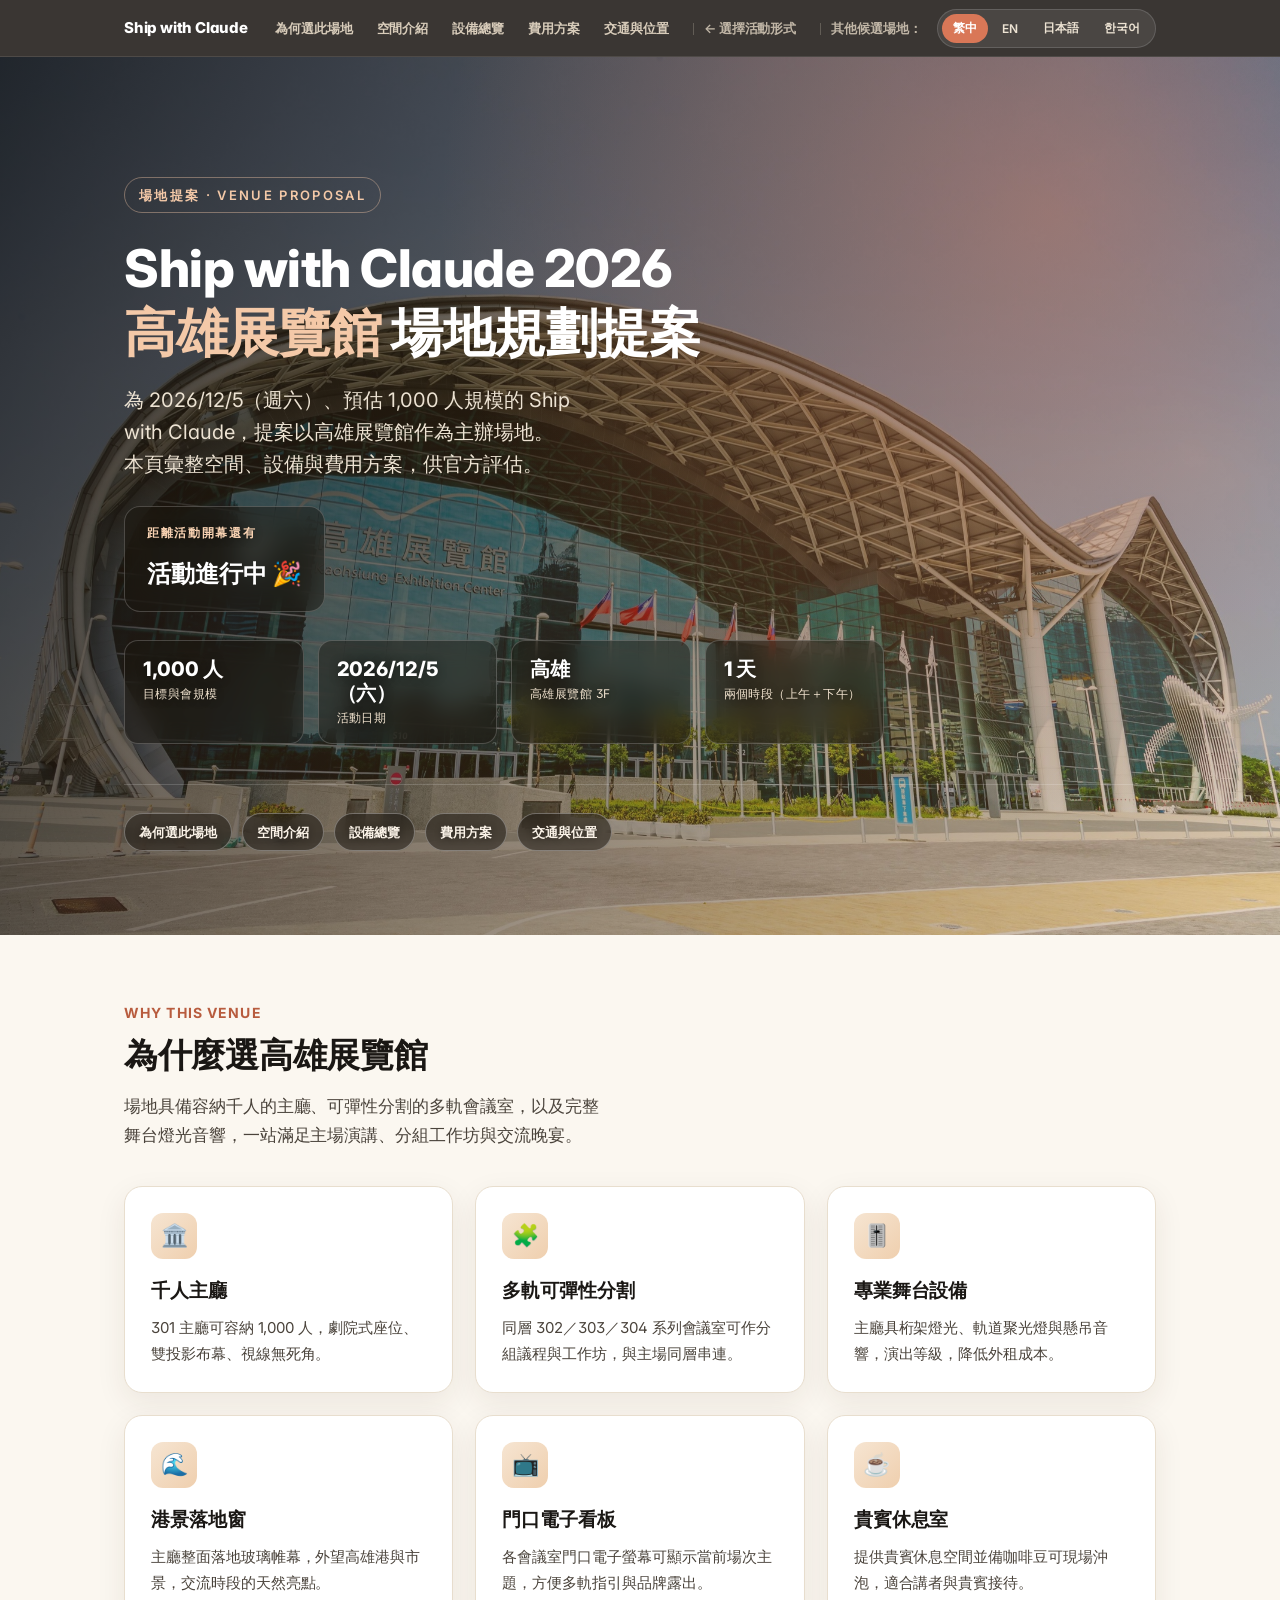
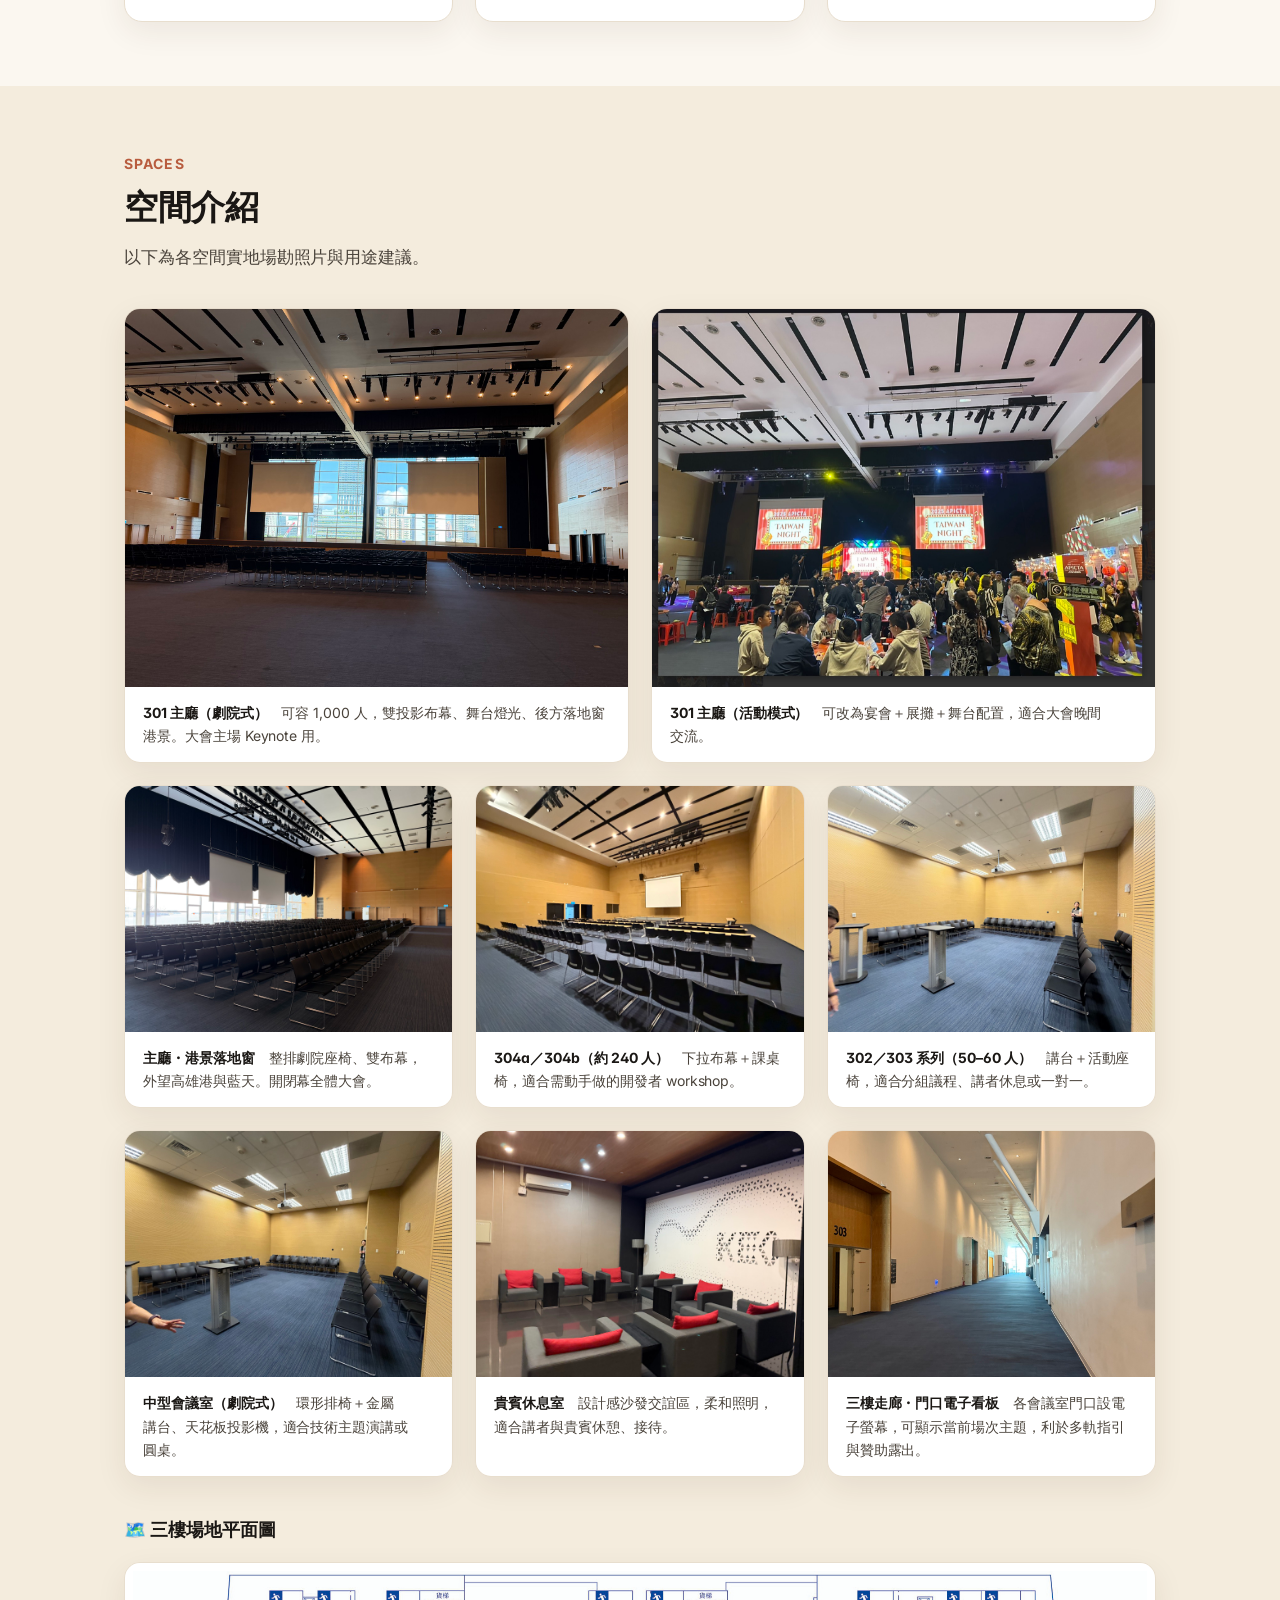
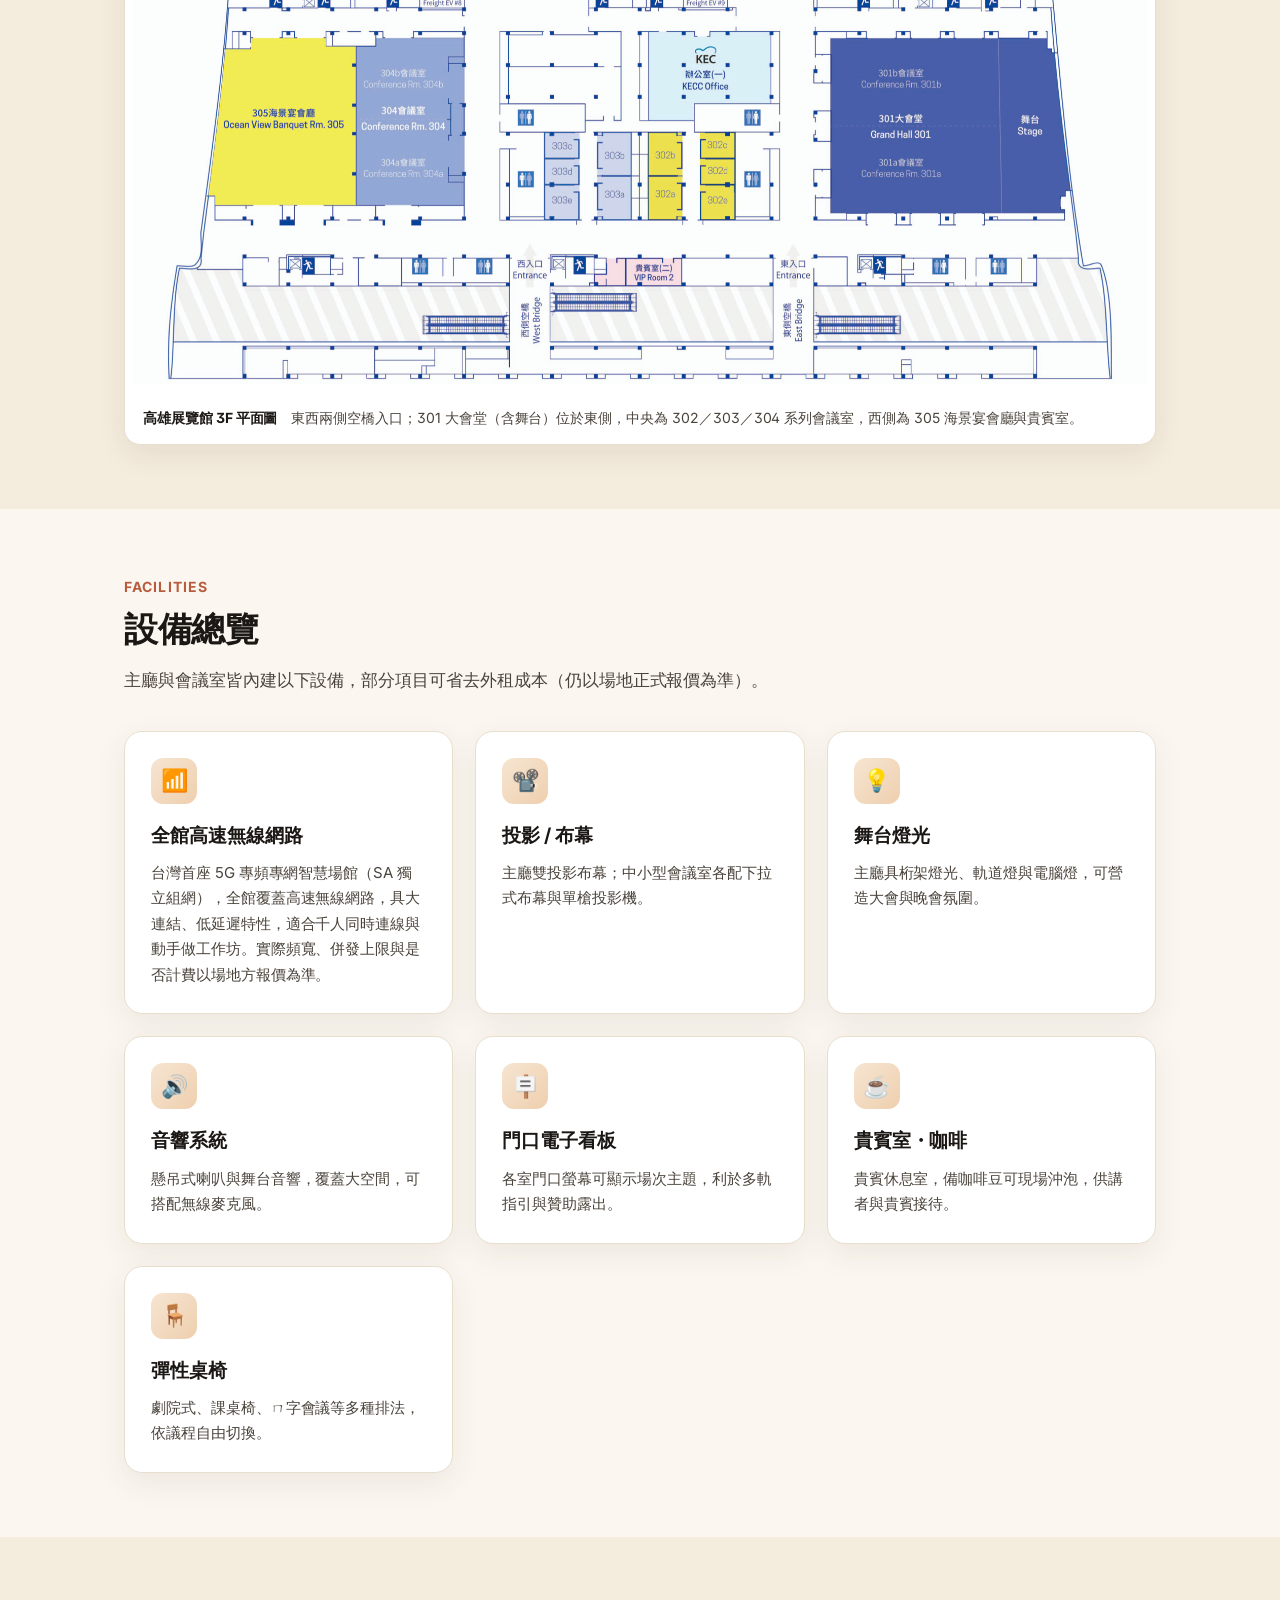
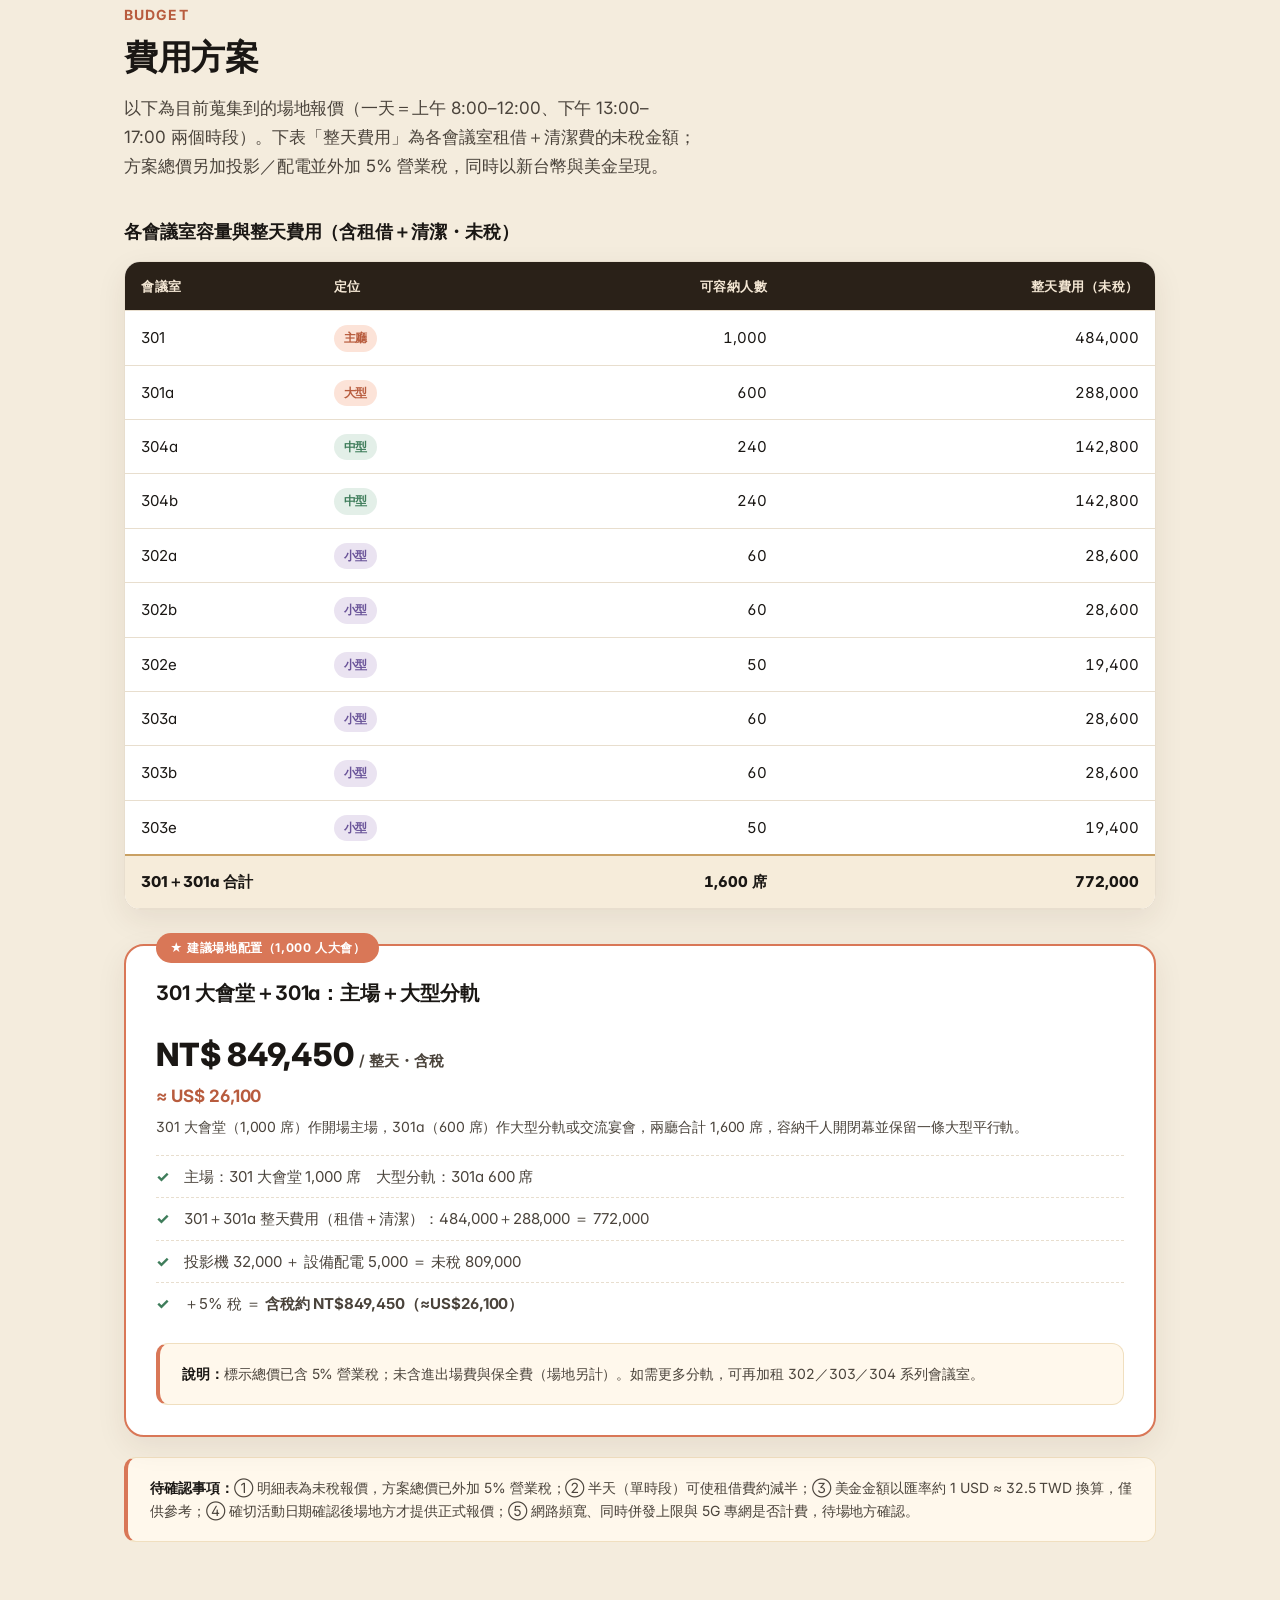
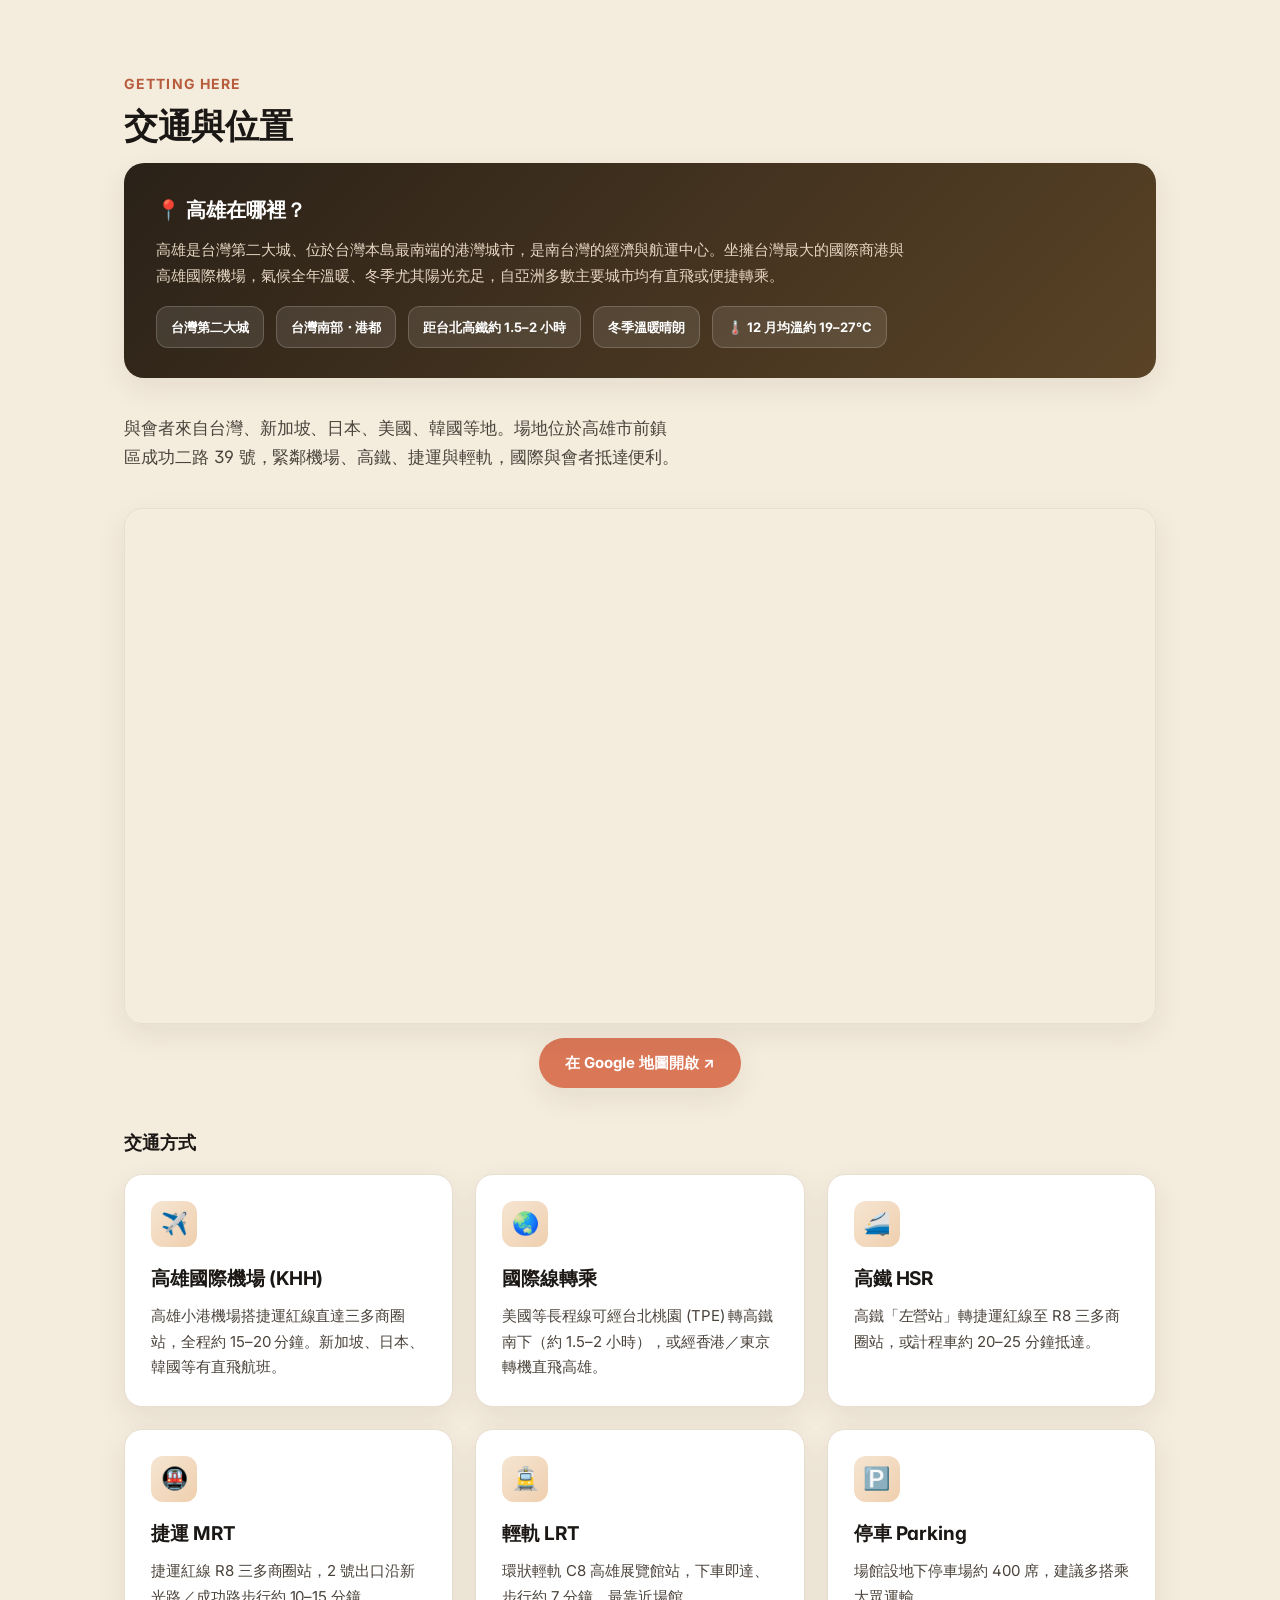
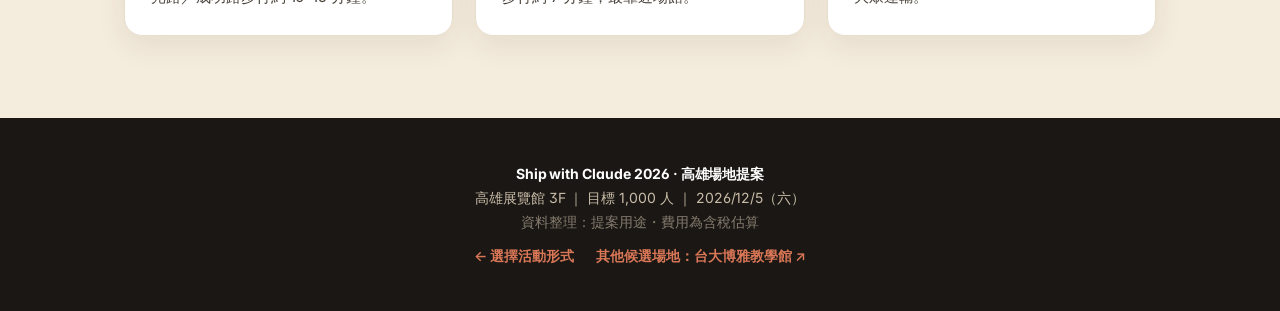
==== kaohsiung.html @ a77e324f "add ntu" ====
<!DOCTYPE html>
<html lang="zh-Hant">
<head>
<meta charset="UTF-8">
<meta name="viewport" content="width=device-width, initial-scale=1.0, viewport-fit=cover">
<meta name="theme-color" content="#1A1714">
<title>Ship with Claude 2026 · 高雄展覽館 場地提案</title>
<meta name="description" content="Ship with Claude 2026 高雄展覽館場地規劃提案：空間、設備、費用方案與交通位置。">
<link rel="preconnect" href="https://fonts.googleapis.com">
<link rel="preconnect" href="https://fonts.gstatic.com" crossorigin>
<link rel="stylesheet" href="https://fonts.googleapis.com/css2?family=Inter:wght@400;500;600;700;800&display=swap">
<link rel="icon" type="image/x-icon" href="images/claude-favicon.ico">
<link rel="icon" type="image/png" href="images/claude-icon.png">
<link rel="apple-touch-icon" href="images/claude-icon.png">
<link rel="stylesheet" href="css/styles.css">
</head>
<body>

<nav class="topnav" id="top">
  <div class="wrap topnav-inner">
    <a class="brand" href="#top">Ship with Claude</a>
    <div class="navlinks" id="navlinks">
      <a href="#why" data-i18n="toc1">為何選此場地</a>
      <a href="#spaces" data-i18n="toc2">空間介紹</a>
      <a href="#facility" data-i18n="toc3">設備總覽</a>
      <a href="#cost" data-i18n="toc4">費用方案</a>
      <a href="#travel" data-i18n="toc6">交通與位置</a>
      <a class="venue-choose" href="index.html" data-i18n="venue_choose">← 選擇活動形式</a>
      <a class="venue-alt" href="ntu.html" data-i18n="venue_alt">其他候選場地：台大博雅教學館 ↗</a>
    </div>
    <div class="langbar">
      <button class="langbtn" data-l="zh" onclick="setLang('zh')"><span class="lg-full">繁中</span><span class="lg-mini">繁</span></button>
      <button class="langbtn" data-l="en" onclick="setLang('en')"><span class="lg-full">EN</span><span class="lg-mini">EN</span></button>
      <button class="langbtn" data-l="ja" onclick="setLang('ja')"><span class="lg-full">日本語</span><span class="lg-mini">日</span></button>
      <button class="langbtn" data-l="ko" onclick="setLang('ko')"><span class="lg-full">한국어</span><span class="lg-mini">한</span></button>
    </div>
    <button class="navtoggle" id="navToggle" aria-label="開啟選單" aria-controls="navlinks" aria-expanded="false">
      <span></span><span></span><span></span>
    </button>
  </div>
</nav>

<!-- HERO -->
<header class="hero">
  <div class="hero-bg"></div>
  <div class="wrap">
    <span class="eyebrow" data-i18n="eyebrow">場地提案 · Venue Proposal</span>
    <h1 data-i18n-html="h1">Ship with Claude 2026<br><span>高雄展覽館</span> 場地規劃提案</h1>
    <p class="lead" data-i18n="lead">為 2026/12/5（週六）、預估 1,000 人規模的 Ship with Claude，提案以高雄展覽館作為主辦場地。</p>
    <div class="countdown" id="countdown" aria-live="polite">
      <span class="cd-label" data-i18n="cd_label">距離活動開幕還有</span>
      <div class="cd-units">
        <div class="cd-unit"><b id="cdD">--</b><small data-i18n="cd_d">天</small></div>
        <div class="cd-unit"><b id="cdH">--</b><small data-i18n="cd_h">時</small></div>
        <div class="cd-unit"><b id="cdM">--</b><small data-i18n="cd_m">分</small></div>
        <div class="cd-unit"><b id="cdS">--</b><small data-i18n="cd_s">秒</small></div>
      </div>
    </div>
    <div class="facts">
      <div class="fact"><b data-i18n="f1v">1,000 人</b><small data-i18n="f1l">目標與會規模</small></div>
      <div class="fact"><b data-i18n="f2v">2026/12/5（六）</b><small data-i18n="f2l">活動日期</small></div>
      <div class="fact"><b data-i18n="f3v">高雄</b><small data-i18n="f3l">高雄展覽館 3F</small></div>
      <div class="fact"><b data-i18n="f4v">1 天</b><small data-i18n="f4l">兩個時段（上午＋下午）</small></div>
    </div>
    <nav class="toc">
      <a href="#why" data-i18n="toc1">為何選此場地</a>
      <a href="#spaces" data-i18n="toc2">空間介紹</a>
      <a href="#facility" data-i18n="toc3">設備總覽</a>
      <a href="#cost" data-i18n="toc4">費用方案</a>
      <a href="#travel" data-i18n="toc6">交通與位置</a>
    </nav>
  </div>
</header>

<!-- WHY -->
<section id="why">
  <div class="wrap">
    <span class="sec-tag" data-i18n="why_tag">Why this venue</span>
    <h2 data-i18n="why_h2">為什麼選高雄展覽館</h2>
    <p class="sec-intro" data-i18n="why_intro">場地具備容納千人的主廳、可彈性分割的多軌會議室，以及完整舞台燈光音響，一站滿足主場演講、分組工作坊與交流晚宴。</p>
    <div class="grid g3">
      <div class="card"><div class="ico">🏛️</div><h3 data-i18n="why_c1t">千人主廳</h3><p data-i18n="why_c1d">301 主廳可容納 1,000 人，劇院式座位、雙投影布幕、視線無死角。</p></div>
      <div class="card"><div class="ico">🧩</div><h3 data-i18n="why_c2t">多軌可彈性分割</h3><p data-i18n="why_c2d">同層 302／303／304 系列會議室可作分組議程與工作坊，與主場同層串連。</p></div>
      <div class="card"><div class="ico">🎚️</div><h3 data-i18n="why_c3t">專業舞台設備</h3><p data-i18n="why_c3d">主廳具桁架燈光、軌道聚光燈與懸吊音響，演出等級，降低外租成本。</p></div>
      <div class="card"><div class="ico">🌊</div><h3 data-i18n="why_c4t">港景落地窗</h3><p data-i18n="why_c4d">主廳整面落地玻璃帷幕，外望高雄港與市景，交流時段的天然亮點。</p></div>
      <div class="card"><div class="ico">📺</div><h3 data-i18n="why_c5t">門口電子看板</h3><p data-i18n="why_c5d">各會議室門口電子螢幕可顯示當前場次主題，方便多軌指引與品牌露出。</p></div>
      <div class="card"><div class="ico">☕</div><h3 data-i18n="why_c6t">貴賓休息室</h3><p data-i18n="why_c6d">提供貴賓休息空間並備咖啡豆可現場沖泡，適合講者與貴賓接待。</p></div>
    </div>
  </div>
</section>

<!-- SPACES -->
<section id="spaces" style="background:#F4ECDD">
  <div class="wrap">
    <span class="sec-tag" data-i18n="sp_tag">Spaces</span>
    <h2 data-i18n="sp_h2">空間介紹</h2>
    <p class="sec-intro" data-i18n="sp_intro">以下為各空間實地場勘照片與用途建議。</p>

    <div class="grid g2" style="margin-bottom:22px">
      <figure>
        <img class="ph" src="images/01-main-hall-theater.jpg" alt="301" onerror="this.style.display='none';this.nextElementSibling.style.display='flex'">
        <div class="photo-slot"><span class="pin">📷</span><b data-i18n="sp_ph1">主廳 301・劇院式</b><code>images/01-main-hall-theater.jpg</code></div>
        <figcaption data-i18n-html="sp_cap1"><b>301 主廳（劇院式）</b>　可容 1,000 人，雙投影布幕、舞台燈光、後方落地窗港景。大會主場 Keynote 用。</figcaption>
      </figure>
      <figure>
        <img class="ph" src="images/02-main-hall-event.jpg" alt="301 event" onerror="this.style.display='none';this.nextElementSibling.style.display='flex'">
        <div class="photo-slot"><span class="pin">📷</span><b data-i18n="sp_ph2">主廳 301・活動實況</b><code>images/02-main-hall-event.jpg</code></div>
        <figcaption data-i18n-html="sp_cap2"><b>301 主廳（活動模式）</b>　可改為宴會＋展攤＋舞台配置，適合大會晚間交流。</figcaption>
      </figure>
    </div>

    <div class="grid g3" style="margin-bottom:22px">
      <figure>
        <img class="ph" src="images/03-hall-harbor-view.jpg" alt="harbor" onerror="this.style.display='none';this.nextElementSibling.style.display='flex'">
        <div class="photo-slot"><span class="pin">📷</span><b data-i18n="sp_ph3">大廳・港景落地窗</b><code>images/03-hall-harbor-view.jpg</code></div>
        <figcaption data-i18n-html="sp_cap3"><b>主廳・港景落地窗</b>　整排劇院座椅、雙布幕，外望高雄港與藍天。開閉幕全體大會。</figcaption>
      </figure>
      <figure>
        <img class="ph" src="images/04-medium-room.jpg" alt="medium" onerror="this.style.display='none';this.nextElementSibling.style.display='flex'">
        <div class="photo-slot"><span class="pin">📷</span><b data-i18n="sp_ph4">中型會議室・課桌椅</b><code>images/04-medium-room.jpg</code></div>
        <figcaption data-i18n-html="sp_cap4"><b>304a／304b（約 240 人）</b>　下拉布幕＋課桌椅，適合需動手做的開發者 workshop。</figcaption>
      </figure>
      <figure>
        <img class="ph" src="images/05-small-room.jpg" alt="small" onerror="this.style.display='none';this.nextElementSibling.style.display='flex'">
        <div class="photo-slot"><span class="pin">📷</span><b data-i18n="sp_ph5">小型會議室・分組</b><code>images/05-small-room.jpg</code></div>
        <figcaption data-i18n-html="sp_cap5"><b>302／303 系列（50–60 人）</b>　講台＋活動座椅，適合分組議程、講者休息或一對一。</figcaption>
      </figure>
    </div>

    <div class="grid g3">
      <figure>
        <img class="ph" src="images/08-meeting-room.jpg" alt="meeting room" onerror="this.style.display='none';this.nextElementSibling.style.display='flex'">
        <div class="photo-slot"><span class="pin">📷</span><b data-i18n="sp_ph8">中型會議室・劇院式</b><code>images/08-meeting-room.jpg</code></div>
        <figcaption data-i18n-html="sp_cap8"><b>中型會議室（劇院式）</b>　環形排椅＋金屬講台、天花板投影機，適合技術主題演講或圓桌。</figcaption>
      </figure>
      <figure>
        <img class="ph" src="images/06-vip-lounge.jpg" alt="vip lounge" onerror="this.style.display='none';this.nextElementSibling.style.display='flex'">
        <div class="photo-slot"><span class="pin">📷</span><b data-i18n="sp_ph7">貴賓休息室</b><code>images/06-vip-lounge.jpg</code></div>
        <figcaption data-i18n-html="sp_cap7"><b>貴賓休息室</b>　設計感沙發交誼區，柔和照明，適合講者與貴賓休憩、接待。</figcaption>
      </figure>
      <figure>
        <img class="ph" src="images/07-corridor-signage.jpg" alt="corridor signage" onerror="this.style.display='none';this.nextElementSibling.style.display='flex'">
        <div class="photo-slot"><span class="pin">📷</span><b data-i18n="sp_ph6">走廊・門口電子看板</b><code>images/07-corridor-signage.jpg</code></div>
        <figcaption data-i18n-html="sp_cap6"><b>三樓走廊・門口電子看板</b>　各會議室門口設電子螢幕，可顯示當前場次主題，利於多軌指引與贊助露出。</figcaption>
      </figure>
    </div>

    <h3 style="margin:38px 0 16px;font-size:18px" data-i18n="fp_h">🗺️ 三樓場地平面圖</h3>
    <figure>
      <img class="ph" src="images/floor-plan.jpg" alt="3F floor plan" style="aspect-ratio:auto;background:#fff;padding:8px" onerror="this.style.display='none';this.nextElementSibling.style.display='flex'">
      <div class="photo-slot"><span class="pin">🗺️</span><b data-i18n="sp_fp">三樓平面圖（301 大會堂・302/303/304 會議室・305 海景宴會廳・貴賓室）</b><code>images/floor-plan.jpg</code></div>
      <figcaption data-i18n-html="fp_cap"><b>高雄展覽館 3F 平面圖</b>　東西兩側空橋入口；301 大會堂（含舞台）位於東側，中央為 302／303／304 系列會議室，西側為 305 海景宴會廳與貴賓室。</figcaption>
    </figure>
  </div>
</section>

<!-- FACILITY -->
<section id="facility">
  <div class="wrap">
    <span class="sec-tag" data-i18n="fa_tag">Facilities</span>
    <h2 data-i18n="fa_h2">設備總覽</h2>
    <p class="sec-intro" data-i18n="fa_intro">主廳與會議室皆內建以下設備，部分項目可省去外租成本（仍以場地正式報價為準）。</p>
    <div class="grid g3">
      <div class="card"><div class="ico">📶</div><h3 data-i18n="fa_net_t">全館高速無線網路</h3><p data-i18n="fa_net_d">台灣首座 5G 專頻專網智慧場館（SA 獨立組網），全館覆蓋高速無線網路，具大連結、低延遲特性，適合千人同時連線與動手做工作坊。實際頻寬、併發上限與是否計費以場地方報價為準。</p></div>
      <div class="card"><div class="ico">📽️</div><h3 data-i18n="fa_c1t">投影 / 布幕</h3><p data-i18n="fa_c1d">主廳雙投影布幕；中小型會議室各配下拉式布幕與單槍投影機。</p></div>
      <div class="card"><div class="ico">💡</div><h3 data-i18n="fa_c2t">舞台燈光</h3><p data-i18n="fa_c2d">主廳具桁架燈光、軌道燈與電腦燈，可營造大會與晚會氛圍。</p></div>
      <div class="card"><div class="ico">🔊</div><h3 data-i18n="fa_c3t">音響系統</h3><p data-i18n="fa_c3d">懸吊式喇叭與舞台音響，覆蓋大空間，可搭配無線麥克風。</p></div>
      <div class="card"><div class="ico">🪧</div><h3 data-i18n="fa_c4t">門口電子看板</h3><p data-i18n="fa_c4d">各室門口螢幕可顯示場次主題，利於多軌指引與贊助露出。</p></div>
      <div class="card"><div class="ico">☕</div><h3 data-i18n="fa_c5t">貴賓室・咖啡</h3><p data-i18n="fa_c5d">貴賓休息室，備咖啡豆可現場沖泡，供講者與貴賓接待。</p></div>
      <div class="card"><div class="ico">🪑</div><h3 data-i18n="fa_c6t">彈性桌椅</h3><p data-i18n="fa_c6d">劇院式、課桌椅、ㄇ字會議等多種排法，依議程自由切換。</p></div>
    </div>
  </div>
</section>

<!-- COST -->
<section id="cost" style="background:#F4ECDD">
  <div class="wrap">
    <span class="sec-tag" data-i18n="co_tag">Budget</span>
    <h2 data-i18n="co_h2">費用方案</h2>
    <p class="sec-intro" data-i18n="co_intro">以下為目前蒐集到的場地報價（一天＝上午 8:00–12:00、下午 13:00–17:00 兩個時段）。下表「整天費用」為各會議室租借＋清潔費的未稅金額；方案總價另加投影／配電並外加 5% 營業稅，同時以新台幣與美金呈現。</p>

    <h3 style="margin:8px 0 14px;font-size:18px" data-i18n="co_tbl_h">各會議室容量與整天費用（含租借＋清潔・未稅）</h3>
    <div class="table-wrap">
      <table>
        <thead>
          <tr>
            <th data-i18n="co_th1">會議室</th>
            <th data-i18n="co_th2">定位</th>
            <th class="num" data-i18n="co_th3">可容納人數</th>
            <th class="num" data-i18n="co_th4">整天費用（未稅）</th>
          </tr>
        </thead>
        <tbody>
          <tr><td>301</td><td><span class="pill main" data-i18n="pl_main">主廳</span></td><td class="num">1,000</td><td class="num">484,000</td></tr>
          <tr><td>301a</td><td><span class="pill main" data-i18n="pl_large">大型</span></td><td class="num">600</td><td class="num">288,000</td></tr>
          <tr><td>304a</td><td><span class="pill mid" data-i18n="pl_mid">中型</span></td><td class="num">240</td><td class="num">142,800</td></tr>
          <tr><td>304b</td><td><span class="pill mid" data-i18n="pl_mid2">中型</span></td><td class="num">240</td><td class="num">142,800</td></tr>
          <tr><td>302a</td><td><span class="pill small" data-i18n="pl_small">小型</span></td><td class="num">60</td><td class="num">28,600</td></tr>
          <tr><td>302b</td><td><span class="pill small" data-i18n="pl_small2">小型</span></td><td class="num">60</td><td class="num">28,600</td></tr>
          <tr><td>302e</td><td><span class="pill small" data-i18n="pl_small3">小型</span></td><td class="num">50</td><td class="num">19,400</td></tr>
          <tr><td>303a</td><td><span class="pill small" data-i18n="pl_small4">小型</span></td><td class="num">60</td><td class="num">28,600</td></tr>
          <tr><td>303b</td><td><span class="pill small" data-i18n="pl_small5">小型</span></td><td class="num">60</td><td class="num">28,600</td></tr>
          <tr><td>303e</td><td><span class="pill small" data-i18n="pl_small6">小型</span></td><td class="num">50</td><td class="num">19,400</td></tr>
        </tbody>
        <tfoot>
          <tr><td colspan="2" data-i18n="co_tfoot1">301＋301a 合計</td><td class="num" data-i18n="co_tfoot2">1,600 席</td><td class="num">772,000</td></tr>
        </tfoot>
      </table>
    </div>

    <div style="margin-top:34px">
      <div class="plan rec">
        <span class="badge" data-i18n="planA_badge">★ 建議場地配置（1,000 人大會）</span>
        <h3 data-i18n="planA_title">301 大會堂＋301a：主場＋大型分軌</h3>
        <div class="price">NT$ 849,450 <small data-i18n="per_incl">/ 整天・含稅</small></div>
        <div class="price-usd" data-i18n="planA_usd">≈ US$ 26,100</div>
        <p style="color:var(--ink-soft);font-size:14px" data-i18n="planA_desc">301 大會堂（1,000 席）作開場主場，301a（600 席）作大型分軌或交流宴會，兩廳合計 1,600 席，容納千人開閉幕並保留一條大型平行軌。</p>
        <ul>
          <li data-i18n="planA_li1">主場：301 大會堂 1,000 席　大型分軌：301a 600 席</li>
          <li data-i18n="planA_li2">301＋301a 整天費用（租借＋清潔）：484,000＋288,000 ＝ 772,000</li>
          <li data-i18n="planA_li3">投影機 32,000 ＋ 設備配電 5,000 ＝ 未稅 809,000</li>
          <li data-i18n-html="planA_li4">＋5% 稅 ＝ <b>含稅約 NT$849,450（≈US$26,100）</b></li>
        </ul>
        <div class="note" style="margin-top:18px" data-i18n-html="planA_note"><b>說明：</b>標示總價已含 5% 營業稅；未含進出場費與保全費（場地另計）。如需更多分軌，可再加租 302／303／304 系列會議室。</div>
      </div>
    </div>

    <div class="note" data-i18n-html="co_note"><b>待確認事項：</b>① 明細表為未稅報價，方案總價已外加 5% 營業稅；② 進出場費用與保全費尚未列入（場地另計）；③ 半天（單時段）可使租借費約減半；④ 美金金額以匯率約 1 USD ≈ 32.5 TWD 換算，僅供參考；⑤ 確切活動日期確認後場地方才提供正式報價。</div>
  </div>
</section>

<!-- TRAVEL -->
<section id="travel" style="background:#F4ECDD">
  <div class="wrap">
    <span class="sec-tag" data-i18n="tr_tag">Getting here</span>
    <h2 data-i18n="tr_h2">交通與位置</h2>

    <div class="geo">
      <h3 data-i18n="geo_h">📍 高雄在哪裡？</h3>
      <p data-i18n="geo_d">高雄是台灣第二大城、位於台灣本島最南端的港灣城市，是南台灣的經濟與航運中心。坐擁台灣最大的國際商港與高雄國際機場，氣候全年溫暖、冬季尤其陽光充足，自亞洲多數主要城市均有直飛或便捷轉乘。</p>
      <div class="geofacts">
        <span><b data-i18n="geo_f1">台灣第二大城</b></span>
        <span><b data-i18n="geo_f2">台灣南部・港都</b></span>
        <span><b data-i18n="geo_f3">距台北高鐵約 1.5–2 小時</b></span>
        <span><b data-i18n="geo_f4">冬季溫暖晴朗</b></span>
        <span>🌡️ <b data-i18n="geo_f5">12 月均溫約 19–27°C</b></span>
      </div>
    </div>

    <p class="sec-intro" data-i18n="tr_intro">與會者來自台灣、新加坡、日本、美國、韓國等地。場地位於高雄市前鎮區成功二路 39 號，緊鄰機場、高鐵、捷運與輕軌，國際與會者抵達便利。</p>

    <div class="map-frame">
      <iframe src="https://www.google.com/maps?q=Kaohsiung+Exhibition+Center&output=embed"
        loading="lazy" referrerpolicy="no-referrer-when-downgrade" title="Kaohsiung Exhibition Center"></iframe>
    </div>
    <p style="text-align:center;margin:14px 0 40px">
      <a class="btn" href="https://www.google.com/maps/search/?api=1&query=Kaohsiung+Exhibition+Center" target="_blank" rel="noopener" data-i18n="tr_btn">在 Google 地圖開啟 ↗</a>
    </p>

    <h3 style="font-size:18px;margin-bottom:16px" data-i18n="tr_transport_h">交通方式</h3>
    <div class="grid g3" style="margin-bottom:18px">
      <div class="card"><div class="ico">✈️</div><h3 data-i18n="tr_t1t">高雄國際機場 (KHH)</h3><p data-i18n="tr_t1d">高雄小港機場搭捷運紅線直達三多商圈站，全程約 15–20 分鐘。新加坡、日本、韓國等有直飛航班。</p></div>
      <div class="card"><div class="ico">🌏</div><h3 data-i18n="tr_t2t">國際線轉乘</h3><p data-i18n="tr_t2d">美國等長程線可經台北桃園 (TPE) 轉高鐵南下（約 1.5–2 小時），或經香港／東京轉機直飛高雄。</p></div>
      <div class="card"><div class="ico">🚄</div><h3 data-i18n="tr_t3t">高鐵 HSR</h3><p data-i18n="tr_t3d">高鐵「左營站」轉捷運紅線至 R8 三多商圈站，或計程車約 20–25 分鐘抵達。</p></div>
      <div class="card"><div class="ico">🚇</div><h3 data-i18n="tr_t4t">捷運 MRT</h3><p data-i18n="tr_t4d">捷運紅線 R8 三多商圈站，2 號出口沿新光路／成功路步行約 10–15 分鐘。</p></div>
      <div class="card"><div class="ico">🚊</div><h3 data-i18n="tr_t5t">輕軌 LRT</h3><p data-i18n="tr_t5d">環狀輕軌 C8 高雄展覽館站，下車即達、步行約 7 分鐘，最靠近場館。</p></div>
      <div class="card"><div class="ico">🅿️</div><h3 data-i18n="tr_t6t">停車 Parking</h3><p data-i18n="tr_t6d">場館設地下停車場約 400 席，建議多搭乘大眾運輸。</p></div>
    </div>

  </div>
</section>

<footer>
  <div class="wrap">
    <b data-i18n="ft_line1">Ship with Claude 2026 · 高雄場地提案</b><br>
    <span data-i18n="ft_line2">高雄展覽館 3F ｜ 目標 1,000 人 ｜ 2026/12/5（六）</span><br>
    <span style="opacity:.6" data-i18n="ft_line3">資料整理：提案用途・費用為含稅估算</span><br>
    <a class="venue-choose-foot" href="index.html" data-i18n="venue_choose">← 選擇活動形式</a>
    <a class="venue-alt-foot" href="ntu.html" data-i18n="venue_alt">其他候選場地：台大博雅教學館 ↗</a>
  </div>
</footer>

<script src="js/i18n.js"></script>
<script src="js/main.js"></script>

</body>
</html>
---- css/styles.css ----
:root{
  --clay:#C9A063;--clay-dark:#A87B45;--ink:#1A1714;--ink-soft:#4A433B;
  --bg:#FBF7F0;--card:#FFFFFF;--line:#E8DECE;--accent:#D97757;--accent-dark:#B85C3E;
  --good:#3F7D5B;--shadow:0 10px 30px rgba(60,40,20,.08);
}
*{box-sizing:border-box;margin:0;padding:0}
html{scroll-behavior:smooth;-webkit-text-size-adjust:100%;text-size-adjust:100%}
body{font-family:"Inter","PingFang TC","Hiragino Sans","Apple SD Gothic Neo","Noto Sans TC","Noto Sans JP","Noto Sans KR","Microsoft JhengHei","Malgun Gothic",sans-serif;
  font-feature-settings:"cv11","ss01";letter-spacing:-.003em;
  color:var(--ink);background:var(--bg);line-height:1.7;-webkit-font-smoothing:antialiased;-moz-osx-font-smoothing:grayscale}
/* 依語言切換 CJK 主字型，避免日文／韓文借用中文字形 */
html[lang="ja"] body{font-family:"Inter","Hiragino Sans","Hiragino Kaku Gothic ProN","Noto Sans JP","Yu Gothic","PingFang TC",sans-serif}
html[lang="ko"] body{font-family:"Inter","Apple SD Gothic Neo","Noto Sans KR","Malgun Gothic","PingFang TC",sans-serif}
p,li,figcaption,.note,.tl-desc{text-wrap:pretty}
/* 標題平衡換行，避免少數字孤行 */
h1,h2,h3,.lead,.fact b,.cd-label,.sec-intro,.plan h3{text-wrap:balance}
.wrap{max-width:1080px;margin:0 auto;padding:0 24px}
section{padding:64px 0;scroll-margin-top:64px}
@media(max-width:600px){
  .wrap{padding:0 18px}
  section{padding:44px 0;scroll-margin-top:56px}
}

/* Sticky top navigation */
.topnav{position:sticky;top:0;z-index:50;background:rgba(26,23,20,.86);
  backdrop-filter:blur(10px);border-bottom:1px solid rgba(255,255,255,.1)}
.topnav-inner{display:flex;align-items:center;gap:16px;height:56px}
.brand{color:#fff;font-weight:800;font-size:15px;text-decoration:none;white-space:nowrap;letter-spacing:-.2px;flex:0 0 auto}
.lg-mini{display:none}
.navlinks{display:flex;gap:2px;margin-left:auto;overflow-x:auto;scrollbar-width:none;min-width:0}
.navlinks::-webkit-scrollbar{display:none}
.navlinks a{color:#D8CCBA;font-size:13px;font-weight:600;text-decoration:none;
  padding:7px 11px;border-radius:8px;white-space:nowrap;transition:.2s}
.navlinks a:hover{background:rgba(255,255,255,.1);color:#fff}
.langbar{display:flex;gap:3px;background:rgba(255,255,255,.08);padding:4px;border-radius:24px;
  border:1px solid rgba(255,255,255,.14);flex:0 0 auto}
.langbtn{border:0;background:transparent;color:#EDE3D3;font-size:12px;font-weight:600;
  padding:6px 11px;border-radius:20px;cursor:pointer;transition:.2s;font-family:inherit;white-space:nowrap}
.langbtn:hover{background:rgba(255,255,255,.12)}
.langbtn.active{background:var(--accent);color:#fff}
/* 手機漢堡按鈕（桌面隱藏） */
.navtoggle{display:none;flex:0 0 auto;width:40px;height:40px;border:1px solid rgba(255,255,255,.18);
  background:rgba(255,255,255,.08);border-radius:11px;cursor:pointer;
  flex-direction:column;align-items:center;justify-content:center;gap:5px;padding:0}
.navtoggle span{display:block;width:18px;height:2px;border-radius:2px;background:#EDE3D3;transition:.25s}
.navtoggle[aria-expanded="true"] span:nth-child(1){transform:translateY(7px) rotate(45deg)}
.navtoggle[aria-expanded="true"] span:nth-child(2){opacity:0}
.navtoggle[aria-expanded="true"] span:nth-child(3){transform:translateY(-7px) rotate(-45deg)}
@media(max-width:860px){
  .navtoggle{display:flex;order:3}
  .langbar{margin-left:auto}
  .topnav-inner{gap:10px}
  .navlinks{position:absolute;top:56px;left:0;right:0;flex-direction:column;gap:4px;margin:0;
    background:rgba(20,16,12,.97);backdrop-filter:blur(12px);padding:12px 16px 16px;
    border-bottom:1px solid rgba(255,255,255,.12);box-shadow:0 18px 36px rgba(0,0,0,.32);
    max-height:calc(100dvh - 56px);overflow-y:auto;overflow-x:hidden;display:none}
  .navlinks.open{display:flex}
  .navlinks a{padding:13px 14px;font-size:15px;border-radius:10px}
}

.hero{background:linear-gradient(135deg,#2A2118 0%,#5A4326 55%,#A87B45 100%);
  color:#fff;padding:120px 0 84px;position:relative;overflow:hidden}
.hero-bg{position:absolute;inset:0;z-index:0;
  background-image:url('../images/00-hero-kaohsiung.jpg');background-size:cover;background-position:center}
.hero:before{content:"";position:absolute;inset:0;z-index:1;
  background:linear-gradient(120deg,rgba(20,16,12,.86) 0%,rgba(60,44,24,.62) 45%,rgba(168,123,69,.32) 100%)}
.hero:after{content:"";position:absolute;inset:0;z-index:1;
  background:radial-gradient(circle at 82% 18%,rgba(217,119,87,.4),transparent 48%)}
.hero .wrap{position:relative;z-index:2}
.eyebrow{display:inline-block;letter-spacing:.18em;font-size:13px;font-weight:600;
  text-transform:uppercase;color:#F4C9A8;border:1px solid rgba(244,201,168,.4);
  padding:6px 14px;border-radius:30px;margin-bottom:24px}
.hero h1{font-size:clamp(30px,5vw,52px);line-height:1.22;font-weight:800;letter-spacing:-.5px}
.hero h1 span{color:#F4C9A8}
.hero p.lead{margin-top:20px;font-size:clamp(16px,2.2vw,20px);max-width:640px;color:#EDE3D3;line-height:1.6}
.facts{display:grid;grid-template-columns:repeat(4,minmax(0,1fr));gap:14px;margin-top:28px;max-width:760px}
.fact{background:rgba(26,20,15,.46);border:1px solid rgba(255,255,255,.2);
  border-radius:14px;padding:16px 18px;backdrop-filter:blur(12px) saturate(1.2);
  transition:transform .2s ease,background .2s ease,border-color .2s ease}
.fact:hover{transform:translateY(-3px);background:rgba(26,20,15,.58);border-color:rgba(244,201,168,.5)}
.fact b{display:block;font-size:20px;font-weight:800;line-height:1.2;color:#fff;text-shadow:0 1px 10px rgba(0,0,0,.45)}
.fact small{display:block;margin-top:5px;font-size:12px;color:#F0E2CE;letter-spacing:.04em;line-height:1.4;text-shadow:0 1px 8px rgba(0,0,0,.4)}
@media(max-width:760px){.facts{grid-template-columns:repeat(2,1fr)}}
@media(max-width:600px){
  .hero{padding:80px 0 52px}
  .toc{margin-top:30px;padding-top:22px}
}
/* 倒數計時器（hero 內） */
.countdown{display:inline-flex;flex-direction:column;gap:11px;margin-top:26px;padding:16px 22px;
  border-radius:16px;background:rgba(26,20,15,.46);border:1px solid rgba(255,255,255,.2);backdrop-filter:blur(12px) saturate(1.2)}
.cd-label{font-size:12px;font-weight:700;letter-spacing:.14em;color:#F8D2B2;text-transform:uppercase;text-shadow:0 1px 8px rgba(0,0,0,.4)}
.cd-units{display:flex;gap:12px}
.cd-unit{min-width:64px;text-align:center;background:rgba(255,255,255,.12);border:1px solid rgba(255,255,255,.16);
  border-radius:12px;padding:10px 8px}
.cd-unit b{display:block;font-size:30px;font-weight:800;line-height:1;color:#fff;font-variant-numeric:tabular-nums;text-shadow:0 1px 10px rgba(0,0,0,.45)}
.cd-unit small{display:block;margin-top:7px;font-size:11px;color:#F0E2CE;letter-spacing:.06em}
.cd-live{font-size:24px;font-weight:800;color:#fff}
@media(max-width:760px){.countdown{display:flex}.cd-unit{min-width:0;flex:1;padding:10px 4px}.cd-unit b{font-size:24px}}

h2{font-size:clamp(24px,3.4vw,34px);font-weight:800;letter-spacing:-.3px;margin-bottom:8px}
.sec-tag{color:var(--accent-dark);font-weight:700;font-size:14px;letter-spacing:.08em;text-transform:uppercase}
.sec-intro{color:var(--ink-soft);max-width:700px;margin-bottom:36px;font-size:17px}

.grid{display:grid;gap:22px}
.g3{grid-template-columns:repeat(3,1fr)}
.g2{grid-template-columns:repeat(2,1fr)}
@media(max-width:820px){.g3,.g2{grid-template-columns:1fr}}

.card{background:var(--card);border:1px solid var(--line);border-radius:18px;
  padding:26px;box-shadow:var(--shadow)}
.card h3{font-size:19px;margin-bottom:8px}
.card p{color:var(--ink-soft);font-size:15px}
.ico{width:46px;height:46px;border-radius:12px;display:grid;place-items:center;
  background:linear-gradient(135deg,#F6E5D2,#EFcFae);font-size:22px;margin-bottom:16px}

figure{margin:0;border-radius:16px;overflow:hidden;border:1px solid var(--line);
  background:#F1E8D8;box-shadow:var(--shadow);display:flex;flex-direction:column;height:100%}
figure .ph{width:100%;aspect-ratio:4/3;display:block;background:#EFE4D2;object-fit:cover;flex:0 0 auto}
.photo-slot{width:100%;aspect-ratio:4/3;display:none;flex-direction:column;align-items:center;
  justify-content:center;gap:6px;
  background:repeating-linear-gradient(45deg,#F1E8D8,#F1E8D8 14px,#ECE0CC 14px,#ECE0CC 28px);
  color:var(--clay-dark);text-align:center;padding:18px}
.photo-slot .pin{font-size:30px;opacity:.7}
.photo-slot b{font-size:14px}
.photo-slot code{font-size:12px;background:#fff;border:1px solid var(--line);
  padding:2px 8px;border-radius:6px;color:var(--ink-soft)}
figcaption{padding:14px 18px;font-size:14px;color:var(--ink-soft);background:#fff;flex:1 1 auto}
figcaption b{color:var(--ink)}

/* Carousel */
.carousel{position:relative;border-radius:18px;overflow:hidden;border:1px solid var(--line);
  box-shadow:var(--shadow);background:#1A1714}
.carousel-track{display:flex;transition:transform .45s ease}
.carousel-slide{min-width:100%;aspect-ratio:16/10;background:#1A1714}
.carousel-slide img{width:100%;height:100%;object-fit:cover;display:block}
.carousel-btn{position:absolute;top:50%;transform:translateY(-50%);width:44px;height:44px;
  border-radius:50%;border:0;background:rgba(26,23,20,.55);color:#fff;font-size:22px;cursor:pointer;
  display:grid;place-items:center;backdrop-filter:blur(4px);transition:.2s;line-height:1}
.carousel-btn:hover{background:var(--accent)}
.carousel-btn.prev{left:14px}
.carousel-btn.next{right:14px}
.carousel-count{position:absolute;top:12px;right:14px;background:rgba(26,23,20,.6);color:#fff;
  font-size:12px;padding:4px 11px;border-radius:20px;backdrop-filter:blur(4px);font-variant-numeric:tabular-nums}
.carousel-dots{position:absolute;bottom:14px;left:0;right:0;display:flex;gap:7px;justify-content:center;flex-wrap:wrap;padding:0 14px}
.carousel-dots button{width:9px;height:9px;border-radius:50%;border:0;background:rgba(255,255,255,.5);
  cursor:pointer;padding:0;transition:.2s}
.carousel-dots button.active{background:#fff;width:22px;border-radius:5px}
@media(max-width:820px){.carousel-slide{aspect-ratio:4/3}.carousel-btn{width:38px;height:38px;font-size:19px}}

.table-wrap{overflow-x:auto;-webkit-overflow-scrolling:touch;border:1px solid var(--line);
  border-radius:16px;box-shadow:var(--shadow);
  background:
    linear-gradient(90deg,#fff 30%,rgba(255,255,255,0)) left/40px 100% no-repeat,
    linear-gradient(270deg,#fff 30%,rgba(255,255,255,0)) right/40px 100% no-repeat,
    linear-gradient(90deg,rgba(60,40,20,.10),rgba(255,255,255,0)) left/16px 100% no-repeat,
    linear-gradient(270deg,rgba(60,40,20,.10),rgba(255,255,255,0)) right/16px 100% no-repeat;
  background-attachment:local,local,scroll,scroll}
table{width:100%;border-collapse:collapse;background:#fff;min-width:560px}
th,td{padding:13px 16px;text-align:left;border-bottom:1px solid var(--line);font-size:15px}
thead th{background:#2A2118;color:#F4E7D4;font-weight:600;font-size:13px;letter-spacing:.04em}
tbody tr:hover{background:#FBF4E9}
td.num,th.num{text-align:right;font-variant-numeric:tabular-nums}
tfoot td{font-weight:800;background:#F6ECDA;border-top:2px solid var(--clay)}
/* 時間 × 分軌 格狀表 */
.grid-table{min-width:1040px}
.grid-table tr.rnd td:not(.tcell){white-space:nowrap}
.grid-table th small{display:block;font-weight:500;color:#C9BCA8;font-size:11px;margin-top:2px}
.grid-table tbody td{font-size:13px;vertical-align:middle}
.grid-table td.tcell{font-weight:700;white-space:nowrap;background:#FBF8F1}
.grid-table td.tcell small{display:block;font-weight:600;color:var(--accent-dark);font-size:11px}
.grid-table td.span{background:#FBF4E9;font-weight:600;color:var(--ink-soft);text-align:center}
.grid-table td.span.hl{background:#FCE3D8;color:var(--accent-dark);font-weight:700}
.grid-table tr.rnd td:not(.tcell){background:#fff}
.grid-table th.rest-h{color:rgba(255,255,255,.72)}
.grid-table th.rest-h small{color:rgba(255,255,255,.5)}
.grid-table tr.rnd td.rest{background:#F4ECDD;color:var(--ink-soft);font-style:italic;font-size:12px}
.grid-table tfoot td{background:#F6ECDA;text-align:center}
/* 表頭人數上限獨立列 */
.grid-table thead tr:first-child th{padding-bottom:5px}
.grid-table thead .cap-row th{padding-top:2px;padding-bottom:12px;font-size:11px;font-weight:600;
  color:#C9BCA8;letter-spacing:.02em;font-variant-numeric:tabular-nums}
.grid-table thead .cap-row th.rest-h{color:rgba(255,255,255,.5)}
.grid-table thead .cap-label{font-weight:700;color:#F4C9A8;text-transform:uppercase;letter-spacing:.05em}
/* 時間欄水平捲動時固定（桌機與手機皆同） */
.grid-table thead th:first-child,
.grid-table td.tcell,
.grid-table tfoot td:first-child{position:sticky;left:0;box-shadow:6px 0 8px -6px rgba(60,40,20,.32)}
.grid-table td.tcell,.grid-table tfoot td:first-child{z-index:2}
.grid-table thead th:first-child{z-index:3;box-shadow:6px 0 8px -6px rgba(0,0,0,.4)}
.grid-table tfoot td:first-child{background:#F6ECDA;text-align:left}

.pill{display:inline-block;font-size:12px;font-weight:700;padding:3px 10px;border-radius:20px}
.pill.main{background:#FCE3D8;color:var(--accent-dark)}
.pill.mid{background:#E3EFE8;color:var(--good)}
.pill.small{background:#EAE3F1;color:#6A5499}

.plan{position:relative;background:#fff;border:1px solid var(--line);border-radius:20px;
  padding:30px;box-shadow:var(--shadow);display:flex;flex-direction:column;height:100%}
.plan.rec{border:2px solid var(--accent)}
.plan .badge{position:absolute;top:-13px;left:30px;background:var(--accent);color:#fff;
  font-size:12px;font-weight:700;padding:5px 14px;border-radius:20px;letter-spacing:.05em}
.plan h3{font-size:20px;margin-bottom:4px}
.plan .price{font-size:32px;font-weight:800;margin:14px 0 0;color:var(--ink)}
.plan .price small{font-size:15px;font-weight:600;color:var(--ink-soft)}
.price-usd{font-size:17px;font-weight:700;color:var(--accent-dark);margin:0 0 4px}
.plan ul{list-style:none;margin-top:16px;flex:1 1 auto}
.plan li{padding:8px 0 8px 28px;position:relative;font-size:15px;color:var(--ink-soft);border-top:1px dashed var(--line)}
.plan li:before{content:"✓";position:absolute;left:0;color:var(--good);font-weight:800}

/* 活動籌備時間軸 */
.timeline{position:relative;display:flex;align-items:flex-start;justify-content:center;margin-top:48px}
.tl-item{flex:0 0 auto;width:150px;position:relative;padding:0;text-align:center}
.tl-seg{flex:1 1 0;min-width:16px;height:3px;background:var(--line);margin-top:17px;border-radius:2px}
.tl-dot{width:38px;height:38px;border-radius:50%;background:#fff;border:3px solid var(--accent);
  color:var(--accent-dark);display:grid;place-items:center;margin:0 auto 14px;position:relative;z-index:1;
  font-size:17px;box-shadow:var(--shadow)}
.tl-item.hl .tl-dot{background:var(--accent);color:#fff;border-color:var(--accent)}
.tl-month{font-weight:800;color:var(--accent-dark);font-size:13px;letter-spacing:.02em;white-space:nowrap}
.tl-title{font-weight:700;margin:4px 0 5px;font-size:14.5px;color:var(--ink);white-space:nowrap}
.tl-desc{font-size:12.5px;color:var(--ink-soft);line-height:1.55}
html[lang="en"] .tl-title{white-space:normal}
/* 時間軸「今天」進度指標：依今天日期按比例定位 */
.tl-today{position:absolute;top:0;height:38px;transform:translateX(-50%);z-index:5;pointer-events:none;transition:left .6s cubic-bezier(.4,0,.2,1)}
.tl-today-dot{position:absolute;top:13px;left:50%;transform:translateX(-50%);width:12px;height:12px;border-radius:50%;background:var(--accent);border:2px solid #fff;animation:tlPulse 1.8s infinite}
.tl-today-stem{position:absolute;top:-4px;left:50%;transform:translateX(-50%);width:2px;height:23px;background:linear-gradient(var(--accent-dark),rgba(217,119,87,.12))}
.tl-today-flag{position:absolute;top:-28px;left:50%;transform:translateX(-50%);white-space:nowrap;display:flex;gap:6px;align-items:center;background:var(--accent-dark);color:#fff;font-size:11px;font-weight:700;line-height:1;padding:4px 9px;border-radius:999px;box-shadow:var(--shadow);pointer-events:auto;transition:transform .15s}
.tl-today-flag span{font-weight:600;opacity:.9}
.tl-today-flag:hover{transform:translateX(-50%) scale(1.07)}
@keyframes tlPulse{0%{box-shadow:0 0 0 0 rgba(217,119,87,.5)}70%{box-shadow:0 0 0 9px rgba(217,119,87,0)}100%{box-shadow:0 0 0 0 rgba(217,119,87,0)}}
@media(prefers-reduced-motion:reduce){.tl-today-dot{animation:none}.tl-today{transition:none}}
@media(max-width:1180px){
  .timeline{flex-direction:column;align-items:stretch;gap:8px;margin-top:34px}
  .tl-seg,.tl-today{display:none}
  .tl-item{width:auto;display:grid;grid-template-columns:46px 1fr;text-align:left;gap:12px;padding:0}
  .tl-item:before{content:"";position:absolute;left:18px;top:0;bottom:0;width:3px;background:var(--line)}
  .tl-item:first-child:before{top:18px}
  .tl-item:last-child:before{bottom:auto;height:18px}
  .tl-month,.tl-title{white-space:normal}
  .tl-dot{margin:0}
  .tl-body{padding-bottom:18px}
}

.capgrid{display:grid;grid-template-columns:repeat(5,1fr);gap:12px;margin:18px 0 8px}
.capcard{background:#fff;border:1px solid var(--line);border-radius:14px;padding:16px 12px;text-align:center;box-shadow:var(--shadow)}
.capcard b{display:block;font-size:23px;font-weight:800;color:var(--ink);font-variant-numeric:tabular-nums}
.capcard small{font-size:12px;color:var(--ink-soft)}
.capcard.hl{background:var(--accent);border-color:var(--accent)}
.capcard.hl b,.capcard.hl small{color:#fff}
@media(max-width:820px){.capgrid{grid-template-columns:repeat(2,1fr)}}

.agenda{background:#2A2118;color:#EDE3D3;border-radius:20px;padding:34px;box-shadow:var(--shadow)}
.agenda h3{color:#fff;margin-bottom:20px;font-size:20px}
.track{display:grid;grid-template-columns:130px 1fr;gap:0;border-top:1px solid rgba(255,255,255,.12);padding:14px 0}
.track time{color:#F4C9A8;font-weight:700;font-size:14px}
.track div b{color:#fff}
.track div span{display:block;font-size:14px;color:#C9BCA8}

.geo{background:linear-gradient(135deg,#2A2118,#5A4326);color:#EDE3D3;border-radius:20px;
  padding:30px 32px;box-shadow:var(--shadow);margin-bottom:36px}
.geo h3{color:#fff;font-size:20px;margin-bottom:10px}
.geo p{font-size:15px;color:#E6D6C2;max-width:760px}
.geo .geofacts{display:flex;flex-wrap:wrap;gap:12px;margin-top:18px}
.geo .geofacts span{background:rgba(255,255,255,.1);border:1px solid rgba(255,255,255,.18);
  border-radius:12px;padding:9px 14px;font-size:13px;color:#F4E7D4}
.geo .geofacts span b{color:#fff;font-weight:700}

.map-frame{position:relative;width:100%;aspect-ratio:16/8;border-radius:18px;overflow:hidden;
  border:1px solid var(--line);box-shadow:var(--shadow)}
.map-frame iframe{position:absolute;inset:0;width:100%;height:100%;border:0}
.btn{display:inline-block;background:var(--accent);color:#fff;font-weight:700;font-size:15px;
  text-decoration:none;padding:12px 26px;border-radius:30px;transition:.2s;box-shadow:var(--shadow)}
.btn:hover{background:var(--accent-dark)}
@media(max-width:820px){.map-frame{aspect-ratio:4/3}}

.note{background:#FFF8EC;border:1px solid #F0DFBF;border-left:4px solid var(--accent);
  border-radius:12px;padding:18px 22px;font-size:14px;color:var(--ink-soft);margin-top:20px;
  text-wrap:pretty;line-height:1.7}
.note b{color:var(--ink)}

footer{background:#1A1714;color:#C9BCA8;padding:44px 0;text-align:center;font-size:14px}
footer b{color:#fff}
.toc{display:flex;flex-wrap:wrap;gap:10px;margin-top:40px;padding-top:28px;
  border-top:1px solid rgba(255,255,255,.16)}
.toc a{font-size:13px;color:#FBF3E8;font-weight:600;border:1px solid rgba(255,255,255,.32);
  background:rgba(20,16,12,.5);backdrop-filter:blur(8px);
  padding:7px 14px;border-radius:20px;text-decoration:none;text-shadow:0 1px 6px rgba(0,0,0,.35);
  transition:background .2s ease,border-color .2s ease,transform .2s ease}
.toc a:hover{background:rgba(217,119,87,.85);border-color:rgba(244,201,168,.7);color:#fff;transform:translateY(-2px)}

/* 預算試算器 */
.calc-wide{width:min(1240px,94vw);margin-left:50%;transform:translateX(-50%)}
.calc{padding:0;overflow:hidden;border:1px solid var(--line);box-shadow:var(--shadow)}
.calc-grid{display:grid;grid-template-columns:repeat(auto-fit,minmax(270px,1fr))}
.calc-group{padding:20px 18px;border-right:1px solid var(--line)}
.calc-group:last-child{border-right:none}
.calc-gh{display:flex;align-items:center;gap:7px;font-weight:700;font-size:12px;letter-spacing:.07em;
  color:var(--accent-dark);text-transform:uppercase;margin-bottom:14px;padding-bottom:10px;
  border-bottom:2px solid var(--line)}
.calc-gh::before{content:"";width:8px;height:8px;border-radius:50%;background:var(--accent);flex:none}
.calc-group label{display:flex;align-items:center;gap:10px;font-size:14px;color:var(--ink);
  cursor:pointer;padding:10px 12px;border-radius:12px;border:1.5px solid var(--line);
  margin-bottom:8px;transition:.18s;background:var(--bg)}
.calc-group label:last-child{margin-bottom:0}
.calc-group label:hover{border-color:var(--clay);transform:translateY(-1px)}
.calc-group label:has(input:checked){border-color:var(--accent);background:#fff;
  box-shadow:0 4px 14px rgba(217,119,87,.16)}
.calc-group label input{accent-color:var(--accent);width:17px;height:17px;margin:0;flex:none}
.calc-group label span{flex:1 1 auto;font-weight:500;line-height:1.35}
.calc-group label:has(input:checked) span{font-weight:700}
.calc-group label span.amt{flex:none;display:flex;flex-direction:column;align-items:flex-end;
  text-align:right;font-weight:600;white-space:nowrap;line-height:1.25}
.calc-group label b{color:var(--ink-soft);font-variant-numeric:tabular-nums;font-weight:600;font-size:13px}
.calc-group label span.amt i{font-style:normal;font-weight:500;font-size:11px;color:var(--clay-dark);
  font-variant-numeric:tabular-nums;margin-top:2px}
.calc-group label:has(input:checked) b{color:var(--accent-dark)}
.calc-total{display:flex;align-items:center;justify-content:space-between;flex-wrap:wrap;gap:12px;
  padding:22px 28px;background:linear-gradient(115deg,#FBF3EA 0%,#F4E3D2 100%);border-top:1px solid var(--line)}
.calc-total>span{font-weight:700;font-size:15px;color:var(--ink);letter-spacing:.02em}
.calc-nums{display:flex;align-items:baseline;gap:14px}
.calc-nums b{font-size:34px;line-height:1;color:var(--accent-dark);font-variant-numeric:tabular-nums;letter-spacing:-.015em}
.calc-nums em{font-style:normal;font-size:17px;color:var(--ink-soft);font-weight:600}
@media(max-width:720px){
  .calc-group{border-right:none;border-bottom:1px solid var(--line)}
  .calc-group:last-child{border-bottom:none}
  .calc-nums b{font-size:28px}
}
.freepill{display:inline-block;margin-left:8px;padding:2px 9px;border-radius:20px;font-size:12px;
  font-weight:700;color:var(--good);background:rgba(63,125,91,.12);vertical-align:middle;letter-spacing:.02em}

/* ── 預算佔比長條圖（單一長條分段，段長＝佔比、顏色越深佔比越大） ── */
.budget-map{position:relative;display:flex;flex-direction:column;gap:16px;width:100%;padding:20px 22px;
  background:var(--card);border:1px solid var(--line);border-radius:18px;box-shadow:var(--shadow)}
.bm-tip{position:absolute;z-index:20;left:0;top:0;pointer-events:none;opacity:0;
  transform:translate(-50%,-100%);transition:opacity .12s ease;
  background:var(--ink);color:#fff;padding:8px 12px;border-radius:10px;font-size:12.5px;
  line-height:1.5;white-space:nowrap;box-shadow:0 8px 22px rgba(26,23,20,.22)}
.bm-tip.show{opacity:1}
.bm-tip strong{display:block;font-size:13px;font-weight:700;margin-bottom:1px}
.bm-tip span{opacity:.9;font-variant-numeric:tabular-nums}
.bm-tip b{margin-left:6px;color:var(--clay);font-weight:700;font-variant-numeric:tabular-nums}
.bm-tip::after{content:"";position:absolute;left:50%;top:100%;transform:translateX(-50%);
  border:6px solid transparent;border-top-color:var(--ink)}
.bm-leg{cursor:default;transition:opacity .12s ease}
.bm-bar{display:flex;width:100%;height:34px;border-radius:9px;overflow:hidden;background:#F4E3D2}
.bm-seg{box-sizing:border-box;height:100%;min-width:2px;display:flex;align-items:center;
  justify-content:center;color:#fff;font-size:12px;font-weight:700;font-variant-numeric:tabular-nums;
  overflow:hidden;white-space:nowrap;border-right:2px solid var(--card);transition:filter .15s ease}
.bm-seg:last-child{border-right:none}
.bm-seg:hover{filter:brightness(1.08) saturate(1.05)}
.bm-seg.light{color:var(--ink)}
.bm-legend{display:flex;flex-wrap:wrap;gap:9px 20px}
.bm-leg{display:flex;align-items:center;gap:7px;font-size:12.5px;color:var(--ink-soft)}
.bm-leg i{width:11px;height:11px;border-radius:3px;flex:none}
.bm-leg b{color:var(--ink);font-weight:600}
.bm-leg em{font-style:normal;font-variant-numeric:tabular-nums}
.bm-leg s{text-decoration:none;color:var(--accent-dark);font-weight:700;font-variant-numeric:tabular-nums}
@media(max-width:640px){
  .bm-bar{height:30px}
  .bm-legend{gap:7px 14px}
  .bm-leg{font-size:12px}
}

/* ── 手機細節打磨 ── */
@media(max-width:560px){
  /* 手機上資料表改用較緊密的間距與字級，讓單次可見更多欄位、減少水平捲動；
     仍保留各表原有 min-width 與單行顯示（不更動既有的不折行規則），水平捲動看完整欄位。 */
  th,td{padding:10px 12px;font-size:13.5px}
  .grid-table tbody td{font-size:12.5px}
  .brand{font-size:14px}
  .langbar{gap:2px;padding:3px}
  .langbtn{padding:7px 8px;font-size:11px}
  .card{padding:22px 20px}
  .plan{padding:24px 20px}
  .plan .badge{left:20px}
  .plan .price{font-size:28px}
  .geo{padding:24px 22px}
  .agenda{padding:24px 20px}
  .note{padding:16px 18px}
  .calc-total{padding:18px 20px}
  .sec-intro{font-size:16px;margin-bottom:28px}
  .carousel-btn{width:40px;height:40px}
}
/* 窄螢幕（小手機）：語言鈕縮為單字，確保標題不被截斷 */
@media(max-width:460px){
  .lg-full{display:none}
  .lg-mini{display:inline}
  .langbtn{padding:7px 9px;min-width:30px;text-align:center}
}

/* 跨頁候選場地切換連結（高雄版 / 博雅版互連） */
.navlinks a.venue-alt{font-weight:600;opacity:.85}
.navlinks a.venue-alt::before{content:"";display:inline-block;width:1px;height:12px;background:currentColor;opacity:.3;margin-right:10px;vertical-align:middle}
a.venue-alt-foot{display:inline-block;margin-top:10px;color:var(--accent);font-weight:600;text-decoration:none}
a.venue-alt-foot:hover{text-decoration:underline}

/* 內頁：回選擇頁連結 */
.navlinks a.venue-choose{font-weight:600;opacity:.85}
.navlinks a.venue-choose::before{content:"";display:inline-block;width:1px;height:12px;background:currentColor;opacity:.3;margin-right:10px;vertical-align:middle}
a.venue-choose-foot{display:inline-block;margin-top:10px;margin-right:18px;color:var(--accent);font-weight:600;text-decoration:none}
a.venue-choose-foot:hover{text-decoration:underline}

/* ===== 形式選擇入口頁（index.html）===== */
.chooser{min-height:100vh;display:flex;flex-direction:column;color:#fff;position:relative;overflow:hidden;
  background:linear-gradient(135deg,#2A2118 0%,#5A4326 55%,#A87B45 100%)}
.chooser::before{content:"";position:absolute;inset:0;pointer-events:none;
  background:radial-gradient(circle at 82% 12%,rgba(217,119,87,.34),transparent 50%)}
.chooser-main{position:relative;z-index:2;flex:1 1 auto;display:flex;flex-direction:column;
  align-items:center;justify-content:center;text-align:center;padding:54px 24px 64px}
.chooser-main .eyebrow{margin-bottom:20px}
.chooser-main h1{font-size:clamp(28px,4.6vw,46px);font-weight:800;letter-spacing:-.5px;line-height:1.2}
.chooser-main h1 span{color:#F4C9A8}
.chooser-lead{margin-top:16px;max-width:600px;font-size:clamp(15px,2vw,18px);color:#EDE3D3;line-height:1.6}
.chooser .countdown{margin:26px auto 0}
.choices{display:grid;grid-template-columns:repeat(2,minmax(0,1fr));gap:22px;width:100%;max-width:840px;margin:42px auto 0}
.choice{display:flex;flex-direction:column;text-align:left;text-decoration:none;color:inherit;overflow:hidden;
  background:rgba(26,20,15,.42);border:1px solid rgba(255,255,255,.18);border-radius:20px;
  backdrop-filter:blur(12px) saturate(1.2);transition:transform .22s ease,border-color .22s ease,box-shadow .22s ease}
.choice:hover{transform:translateY(-6px);border-color:rgba(244,201,168,.55);box-shadow:0 22px 50px rgba(0,0,0,.4)}
.choice-thumb{aspect-ratio:16/10;background-size:cover;background-position:center;position:relative}
.choice-thumb::after{content:"";position:absolute;inset:0;background:linear-gradient(180deg,rgba(20,16,12,.04),rgba(20,16,12,.55))}
.choice-body{padding:22px 22px 24px;display:flex;flex-direction:column;gap:9px;flex:1 1 auto}
.choice-tag{align-self:flex-start;font-size:12px;font-weight:700;letter-spacing:.1em;text-transform:uppercase;
  color:#F4C9A8;border:1px solid rgba(244,201,168,.45);padding:4px 12px;border-radius:30px}
.choice-title{font-size:21px;font-weight:800;color:#fff;letter-spacing:-.2px}
.choice-desc{font-size:14px;color:#E6D9C6;line-height:1.55;flex:1 1 auto}
.choice-cta{margin-top:4px;font-weight:700;font-size:14px;color:#F8D2B2;transition:color .2s ease}
.choice:hover .choice-cta{color:#fff}
.chooser-foot{position:relative;z-index:2;text-align:center;padding:24px;font-size:13px;color:rgba(255,255,255,.62)}
@media(max-width:680px){.choices{grid-template-columns:1fr;max-width:420px}}
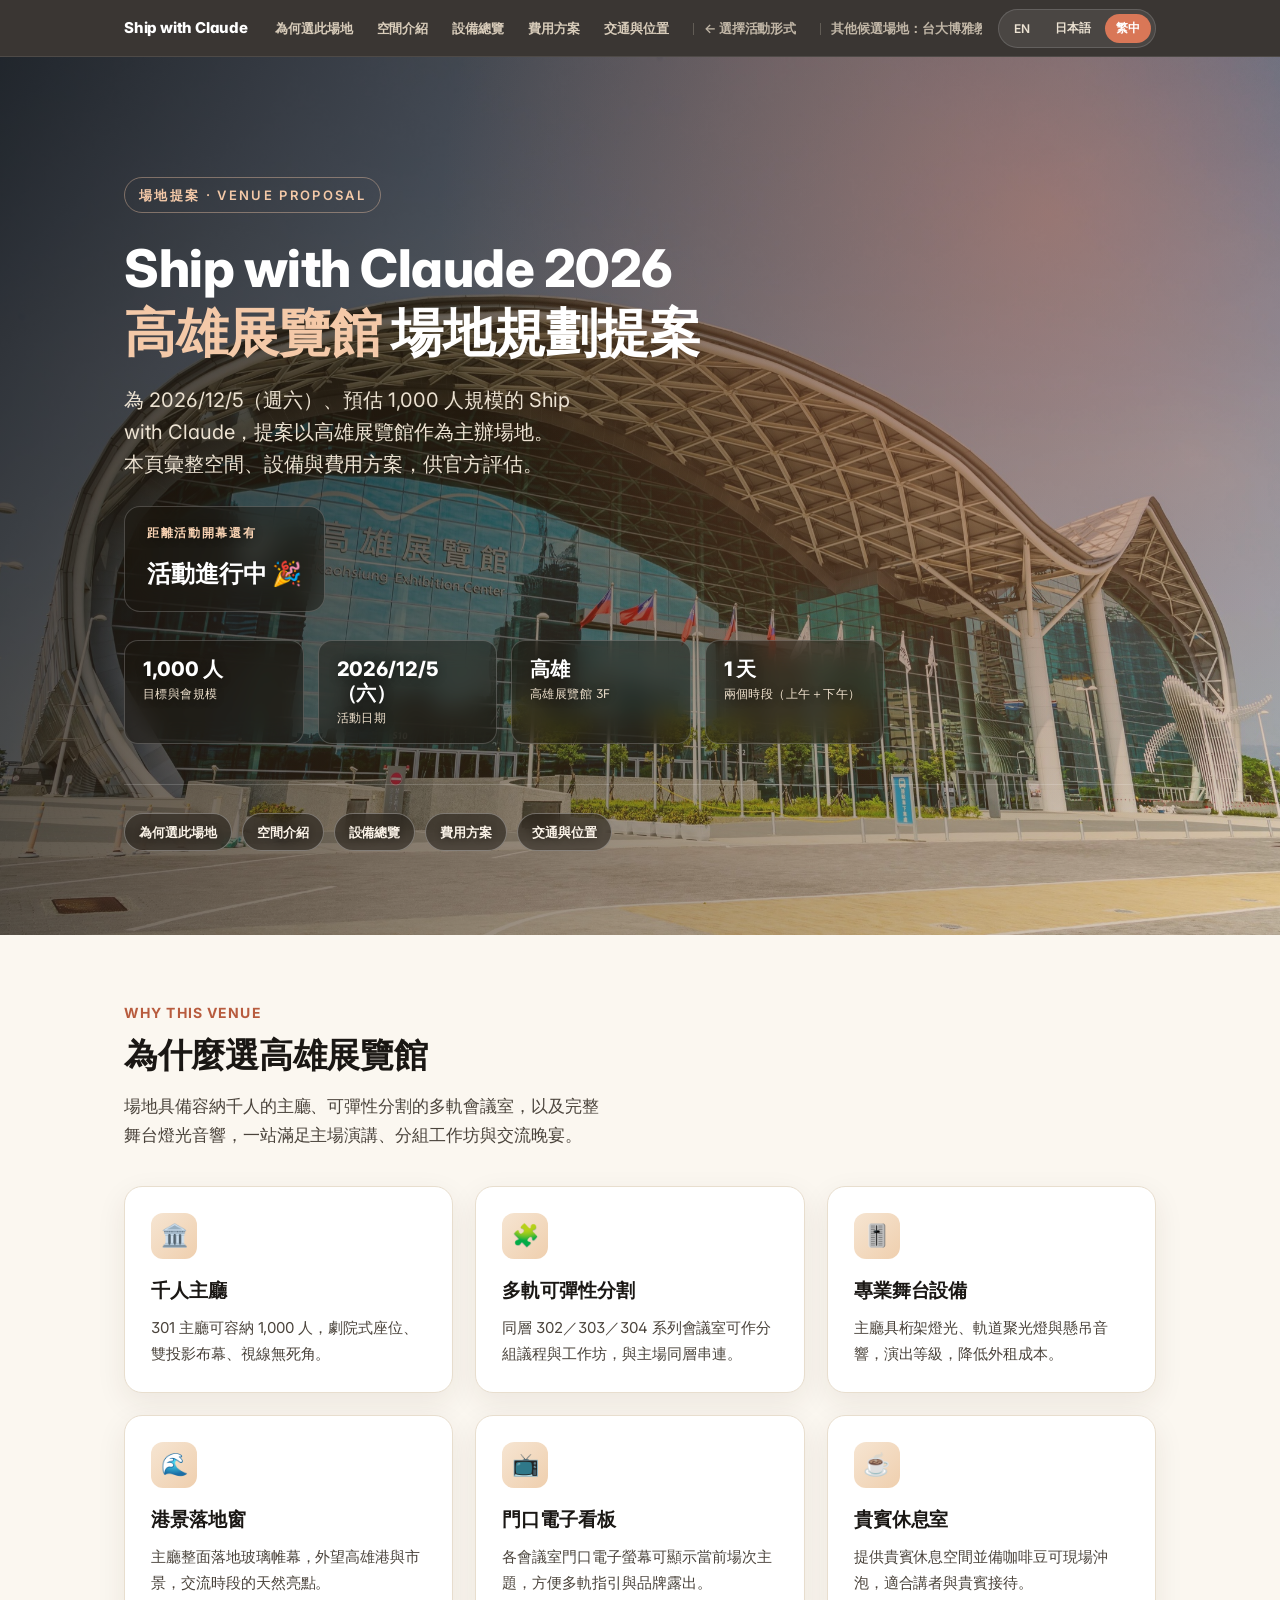
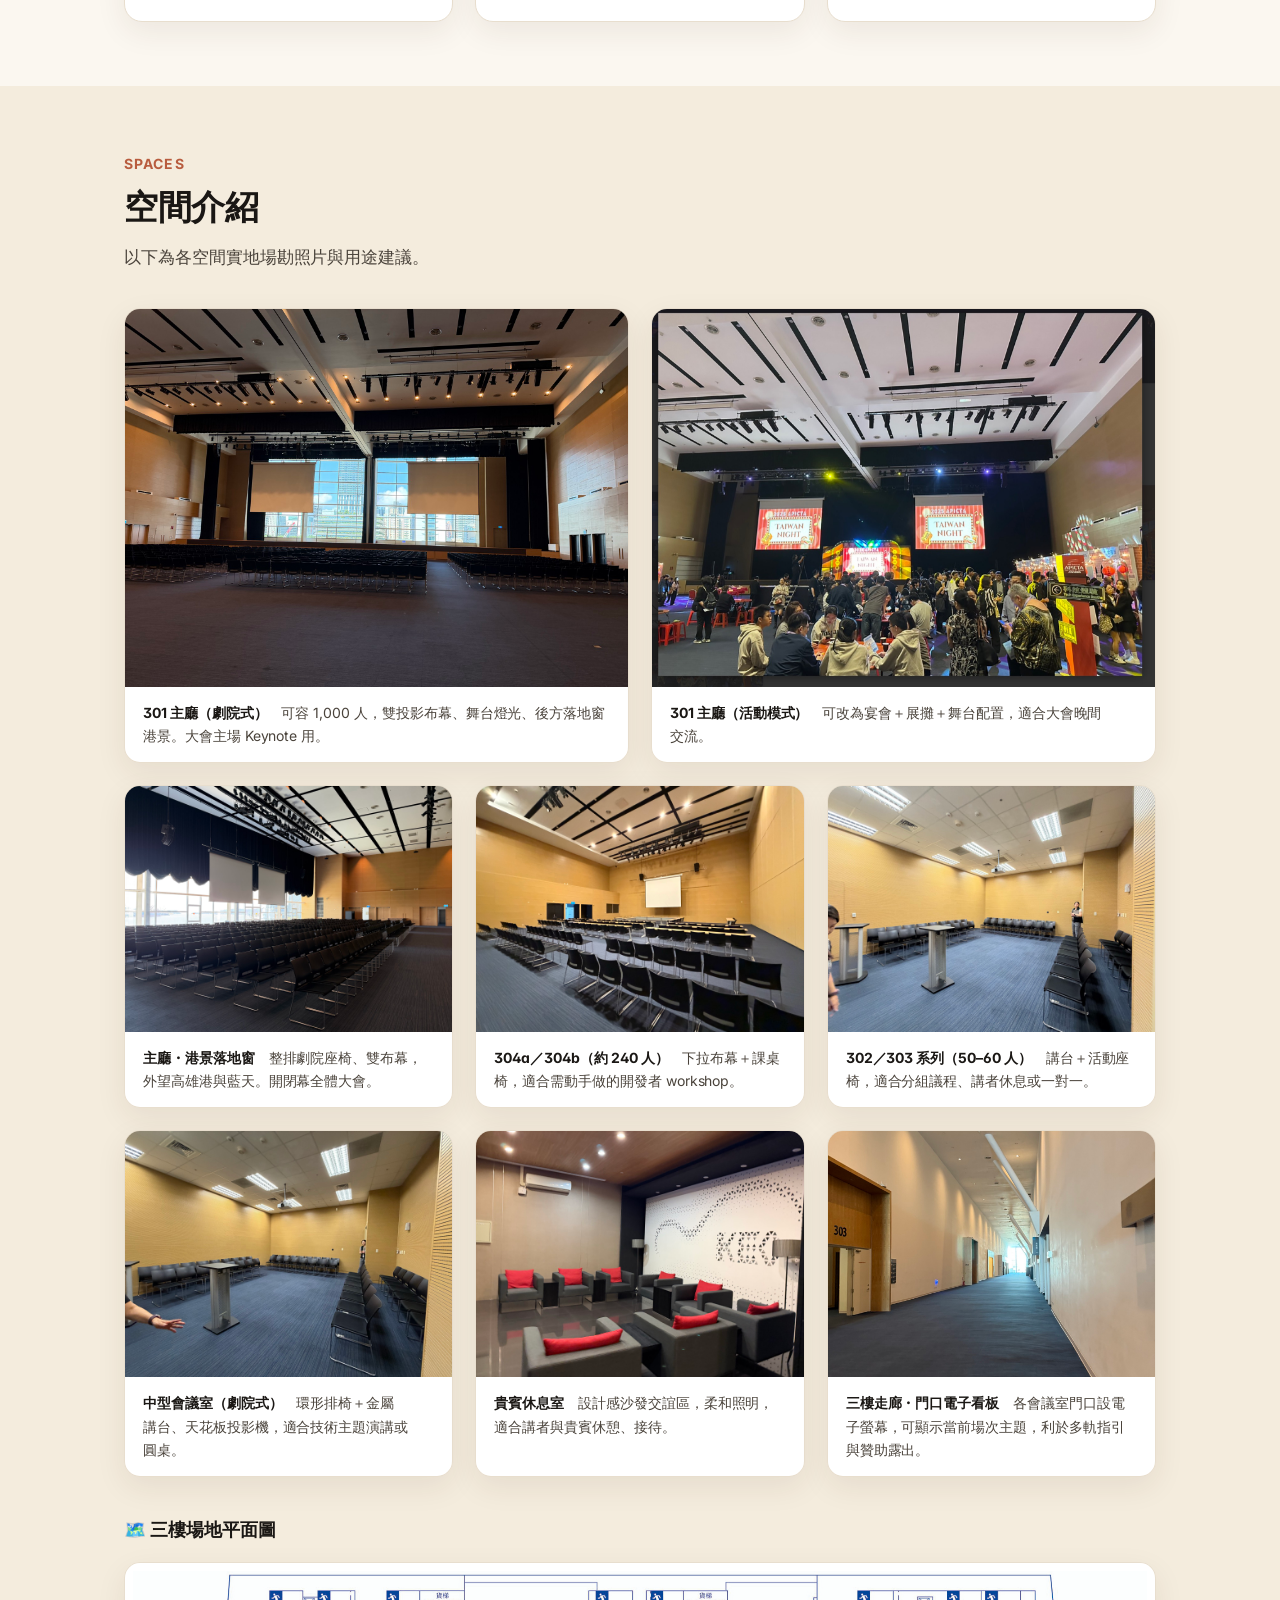
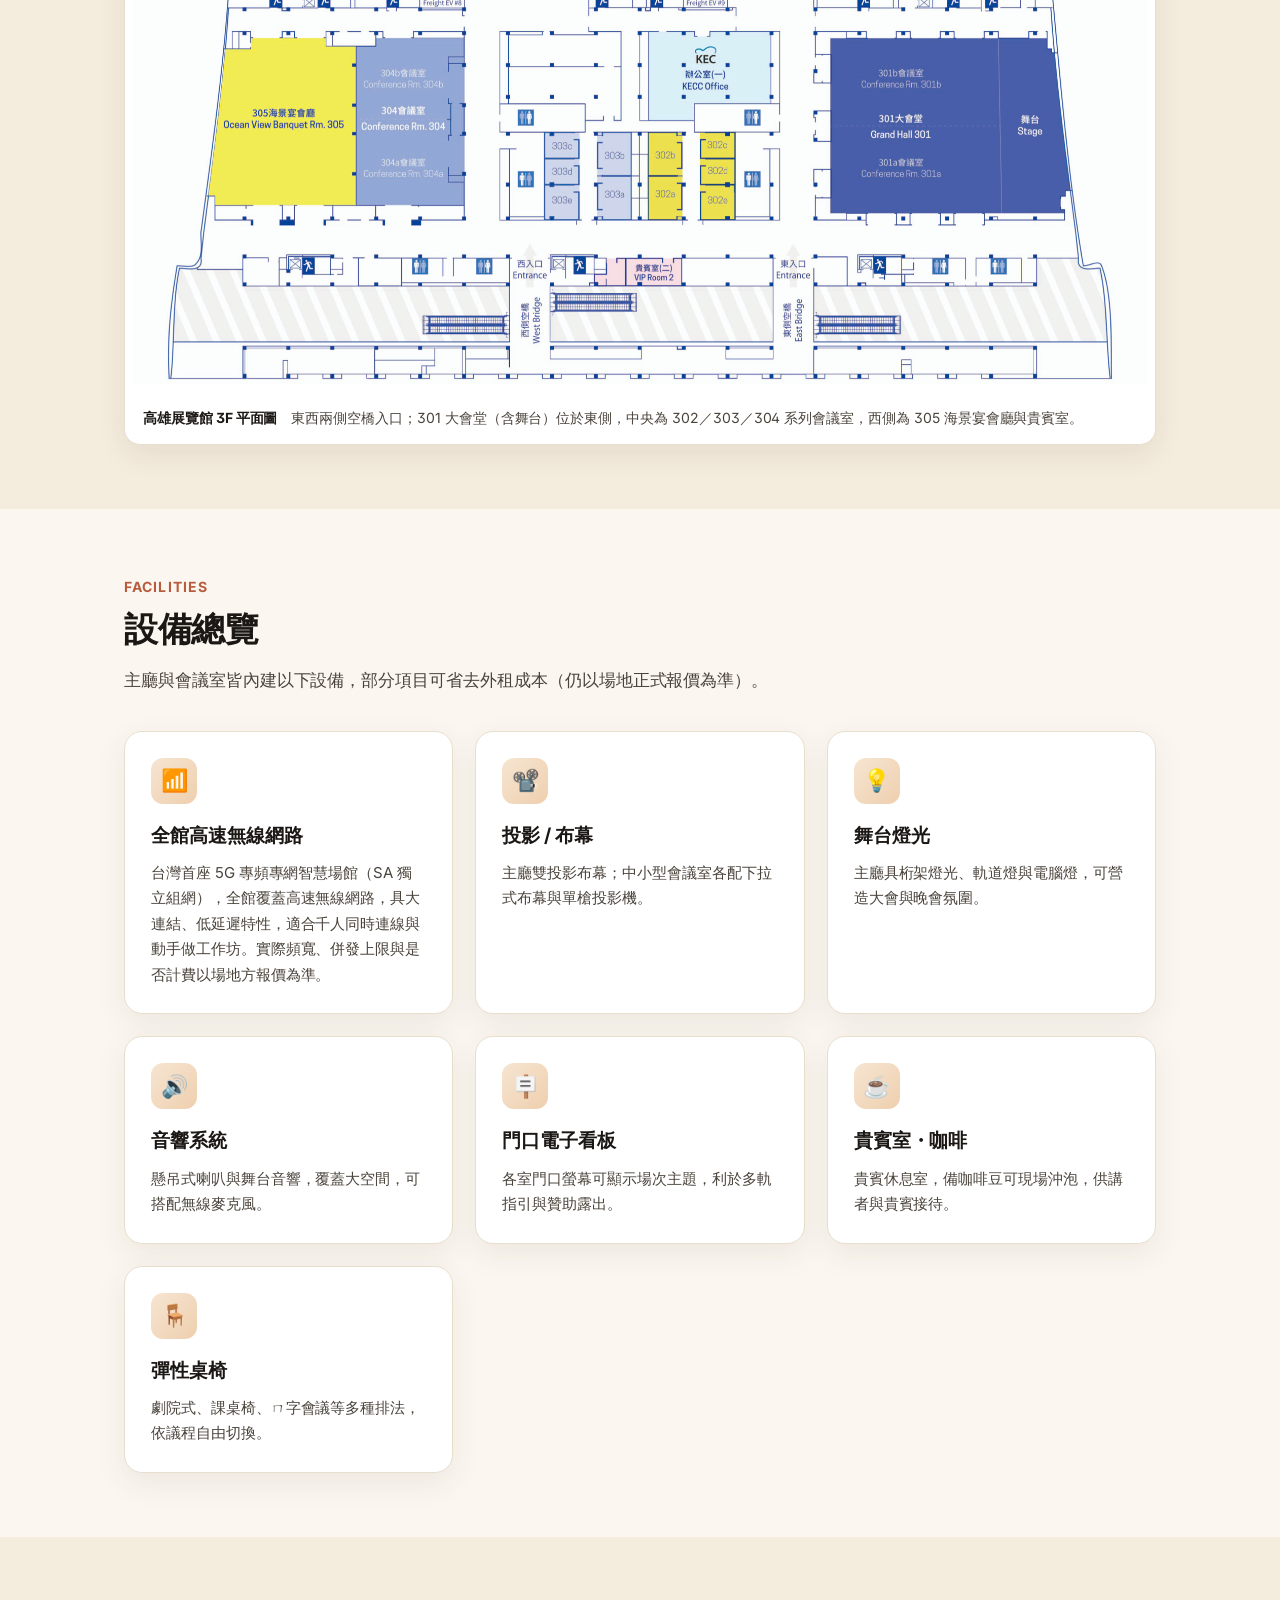
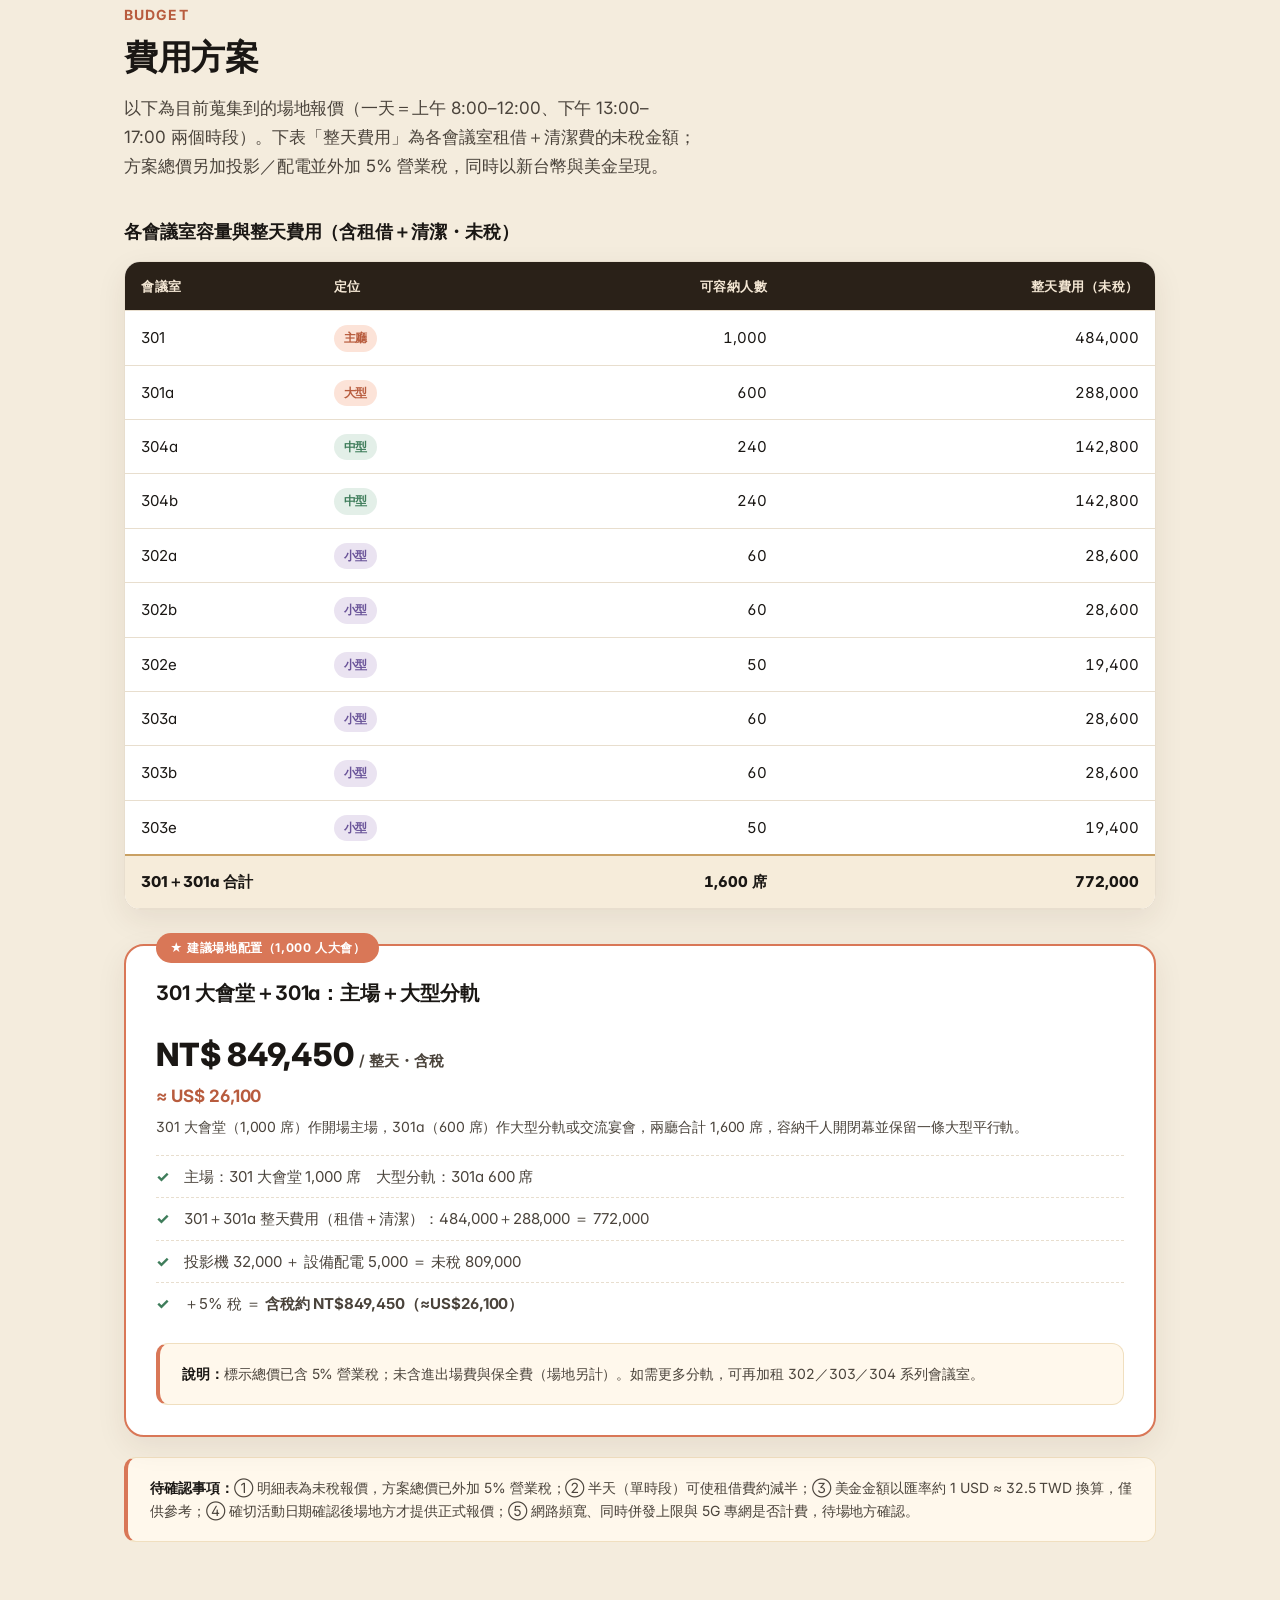
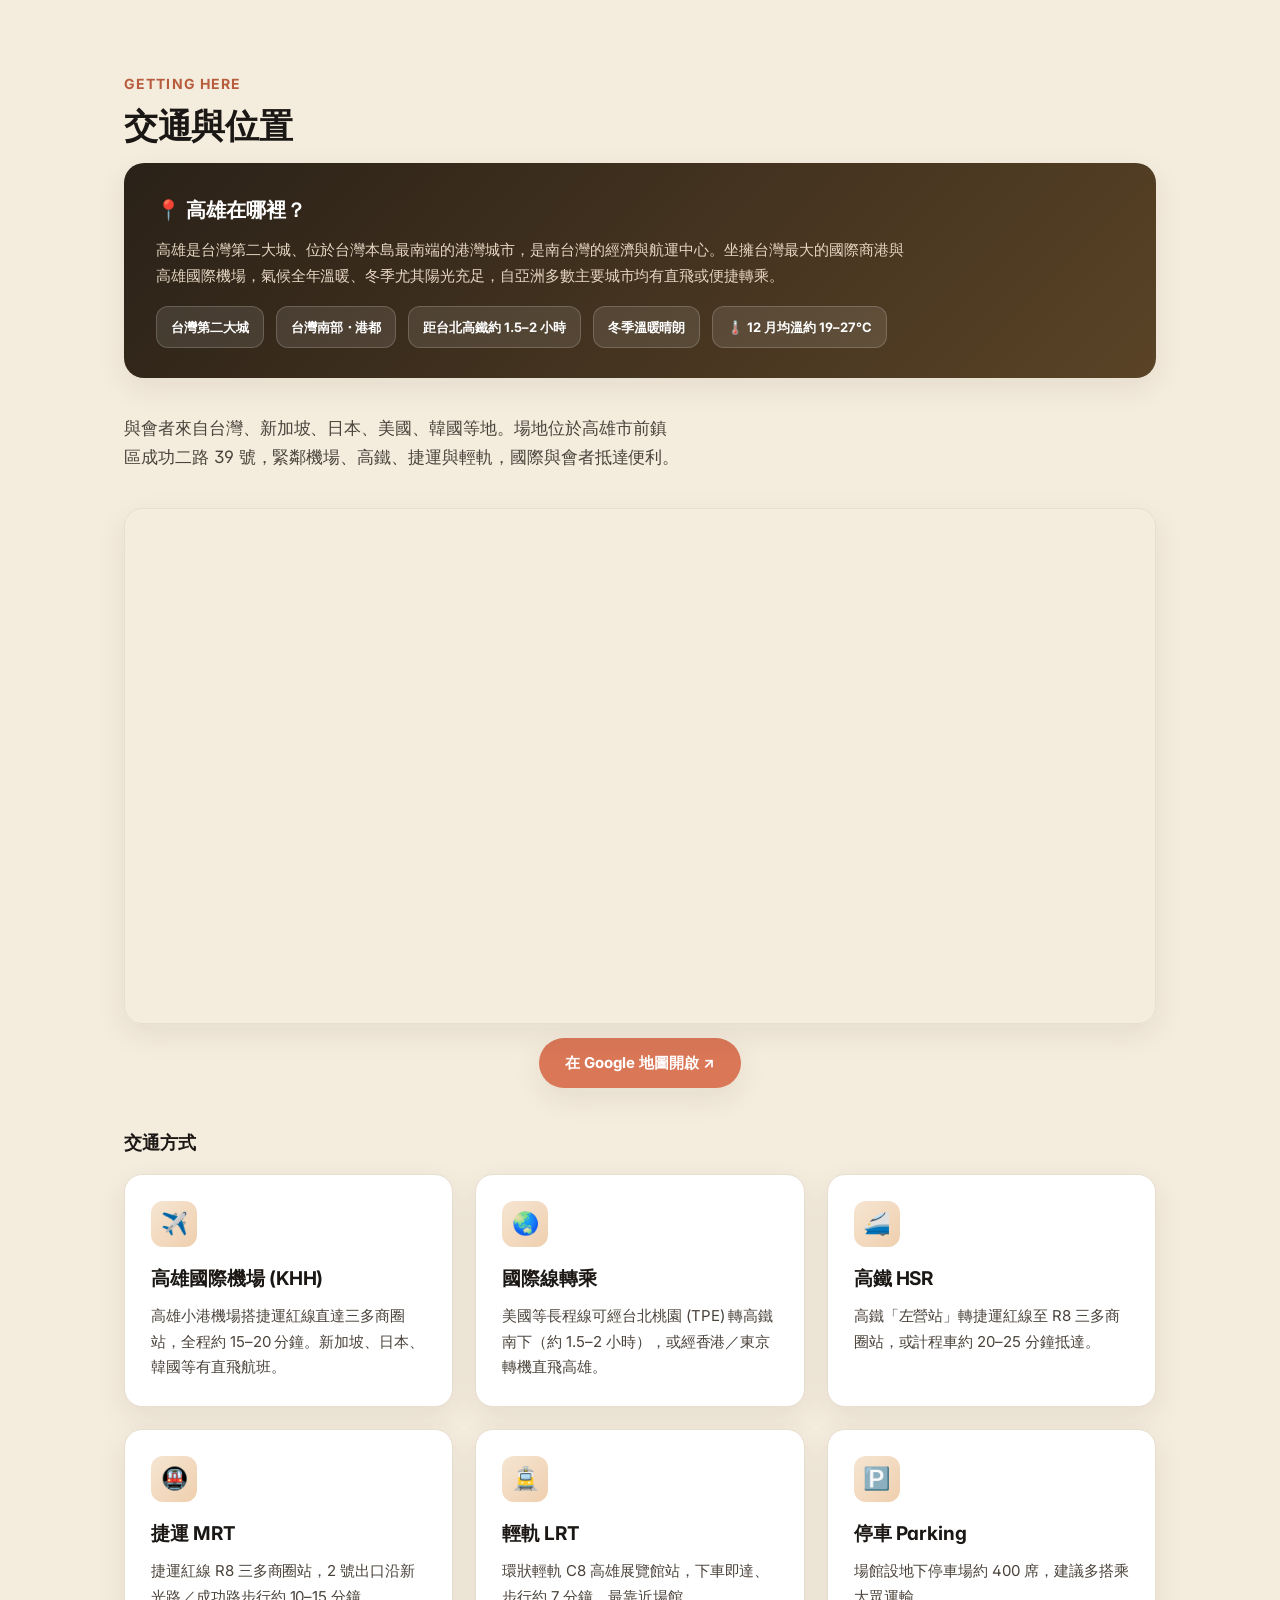
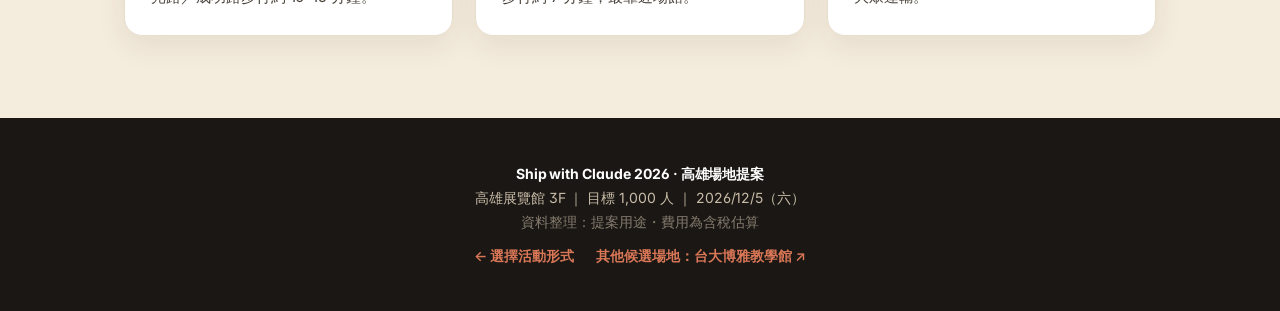
==== commit de97dd25: "Remove Korean and align inner-page language order with homepage Drop the ko translation blocks from " ====
--- a/kaohsiung.html
+++ b/kaohsiung.html
@@ -4,6 +4,7 @@
 <meta charset="UTF-8">
 <meta name="viewport" content="width=device-width, initial-scale=1.0, viewport-fit=cover">
 <meta name="theme-color" content="#1A1714">
+<meta name="robots" content="noindex, nofollow">
 <title>Ship with Claude 2026 · 高雄展覽館 場地提案</title>
 <meta name="description" content="Ship with Claude 2026 高雄展覽館場地規劃提案：空間、設備、費用方案與交通位置。">
 <link rel="preconnect" href="https://fonts.googleapis.com">
@@ -29,10 +30,9 @@
       <a class="venue-alt" href="ntu.html" data-i18n="venue_alt">其他候選場地：台大博雅教學館 ↗</a>
     </div>
     <div class="langbar">
-      <button class="langbtn" data-l="zh" onclick="setLang('zh')"><span class="lg-full">繁中</span><span class="lg-mini">繁</span></button>
       <button class="langbtn" data-l="en" onclick="setLang('en')"><span class="lg-full">EN</span><span class="lg-mini">EN</span></button>
       <button class="langbtn" data-l="ja" onclick="setLang('ja')"><span class="lg-full">日本語</span><span class="lg-mini">日</span></button>
-      <button class="langbtn" data-l="ko" onclick="setLang('ko')"><span class="lg-full">한국어</span><span class="lg-mini">한</span></button>
+      <button class="langbtn" data-l="zh" onclick="setLang('zh')"><span class="lg-full">繁中</span><span class="lg-mini">繁</span></button>
     </div>
     <button class="navtoggle" id="navToggle" aria-label="開啟選單" aria-controls="navlinks" aria-expanded="false">
       <span></span><span></span><span></span>
